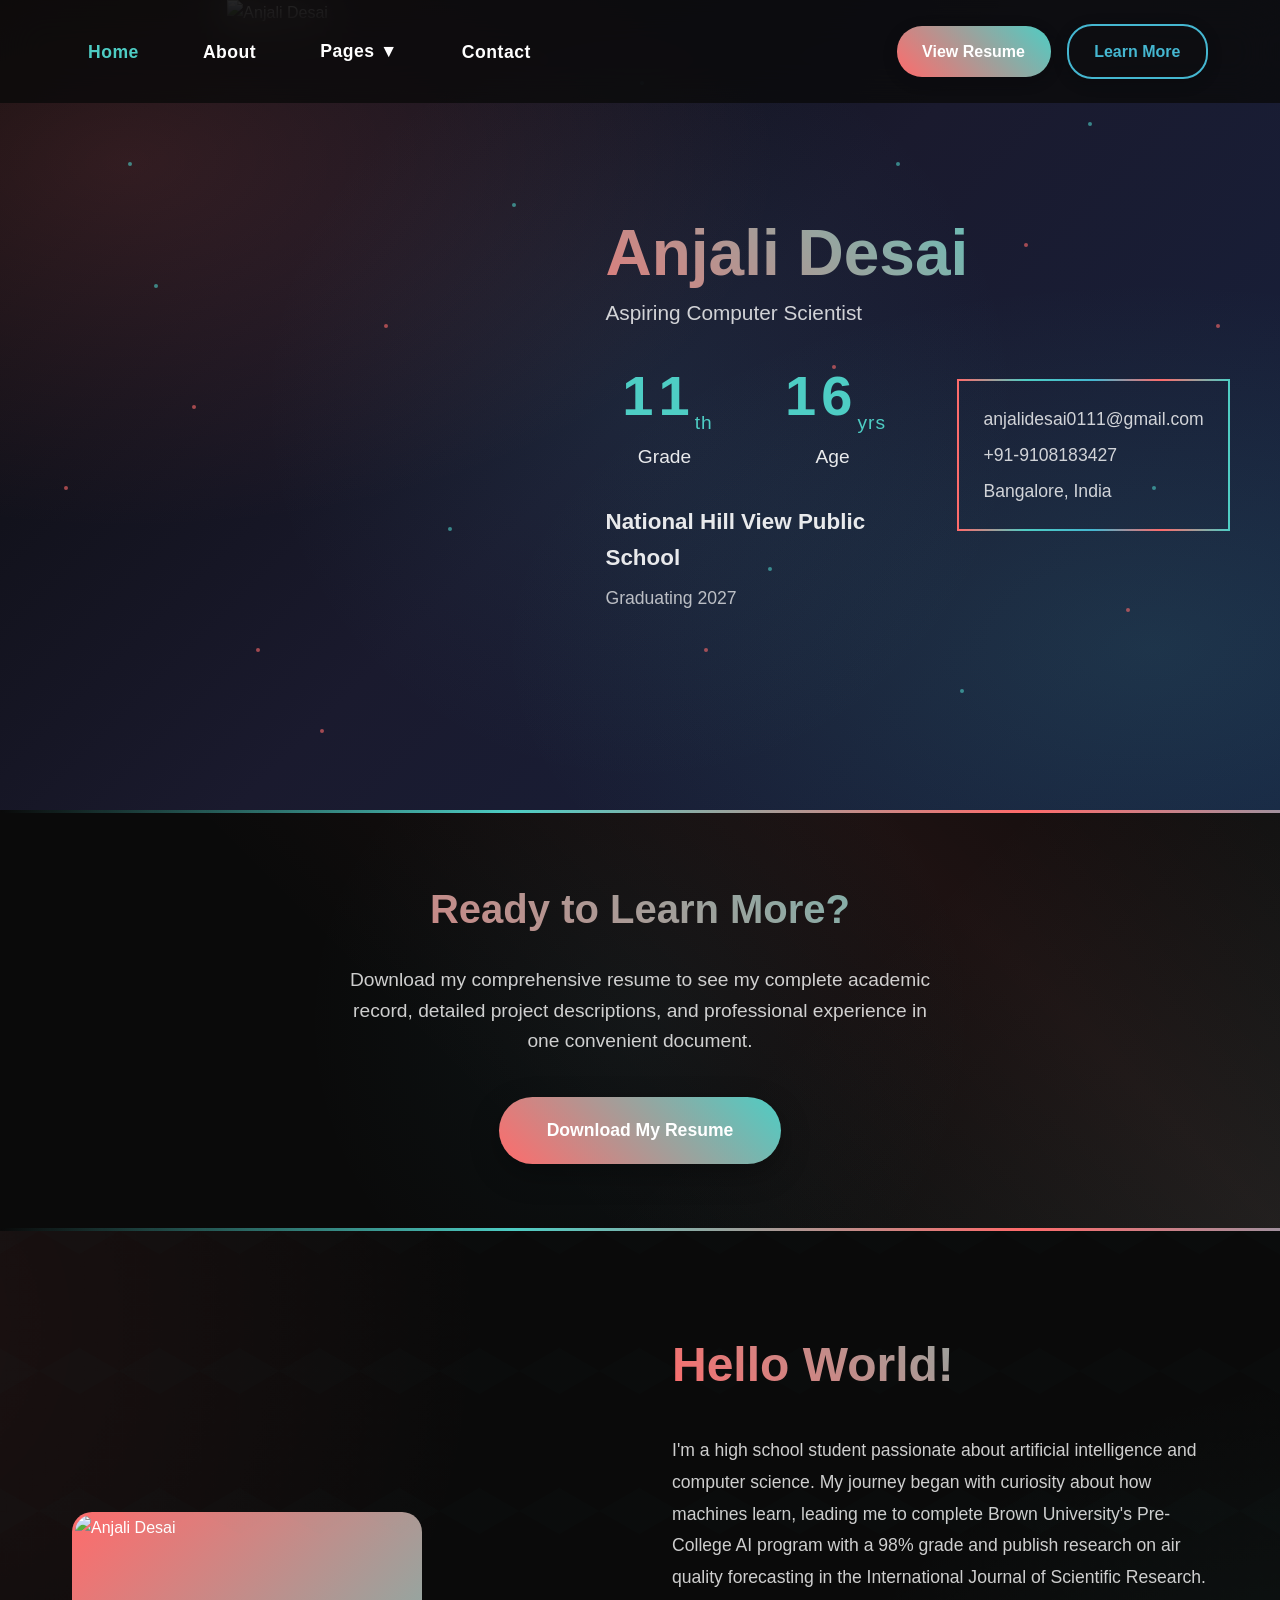
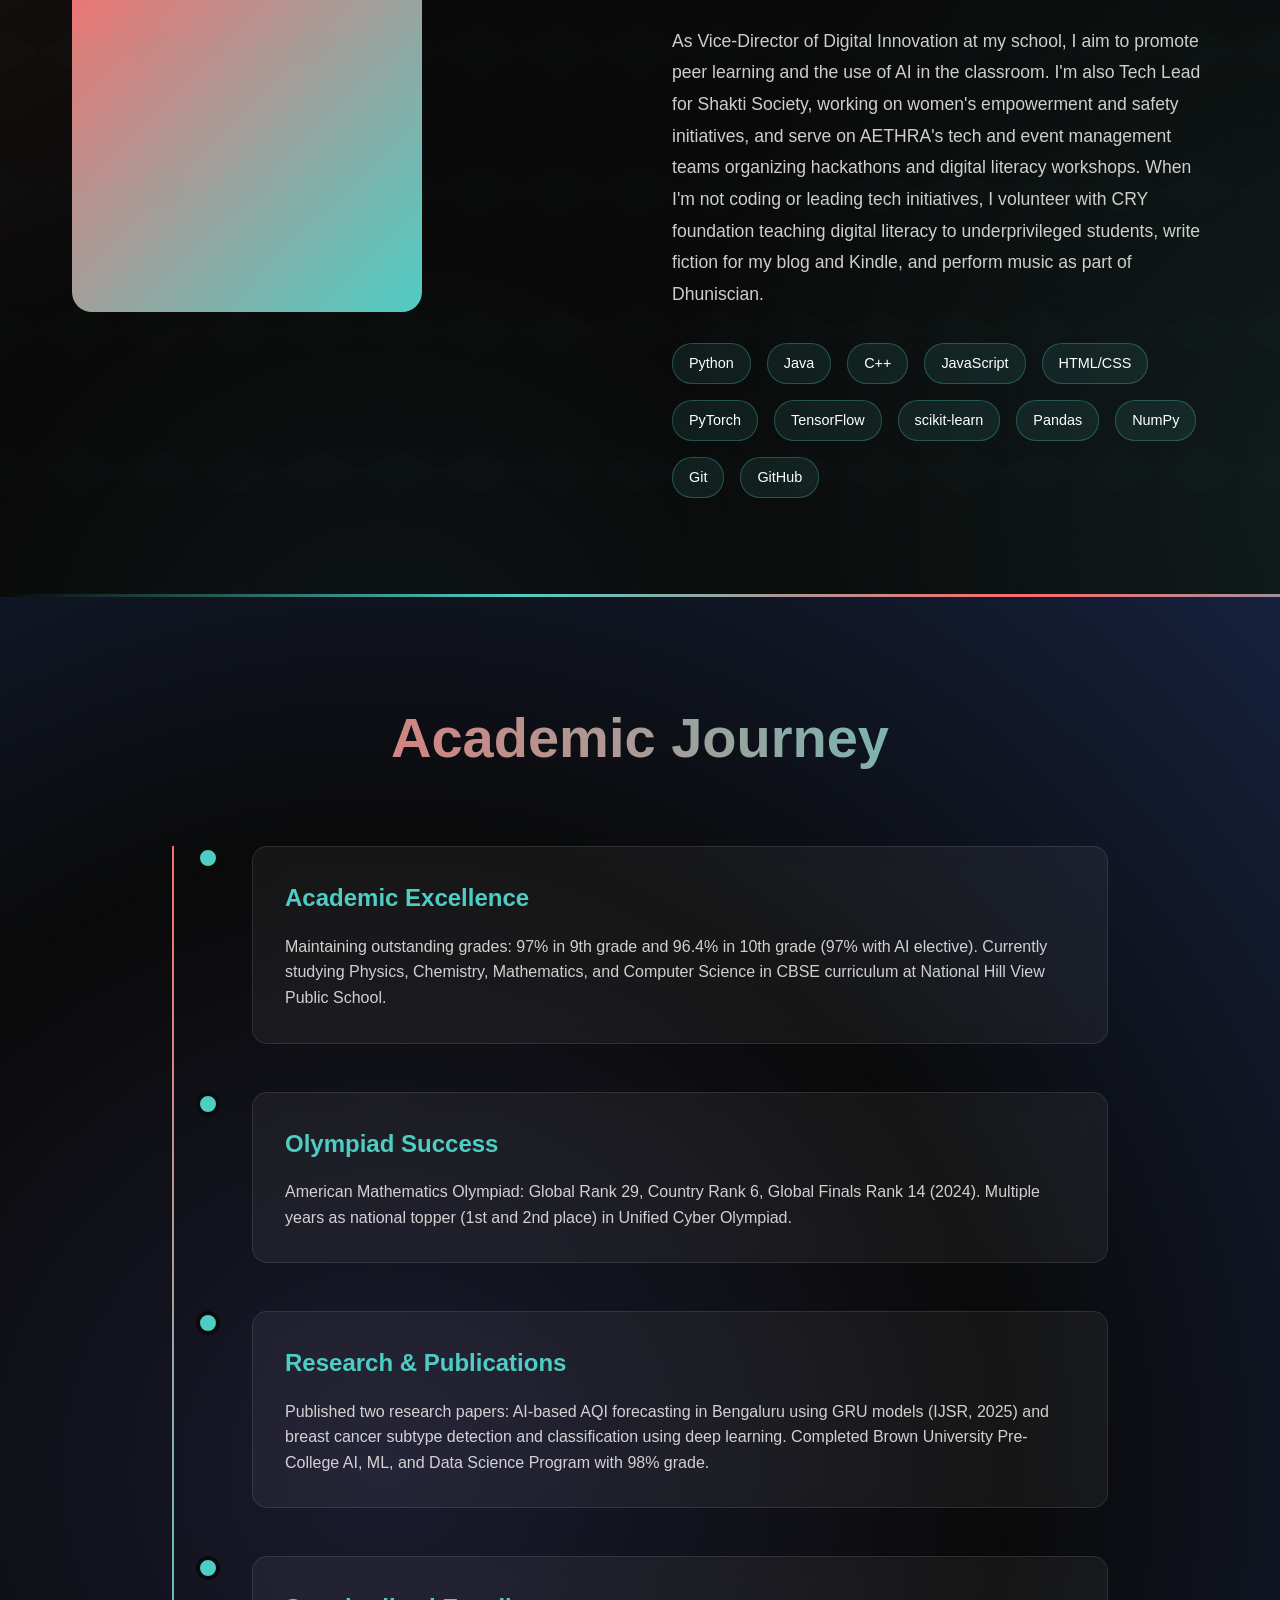
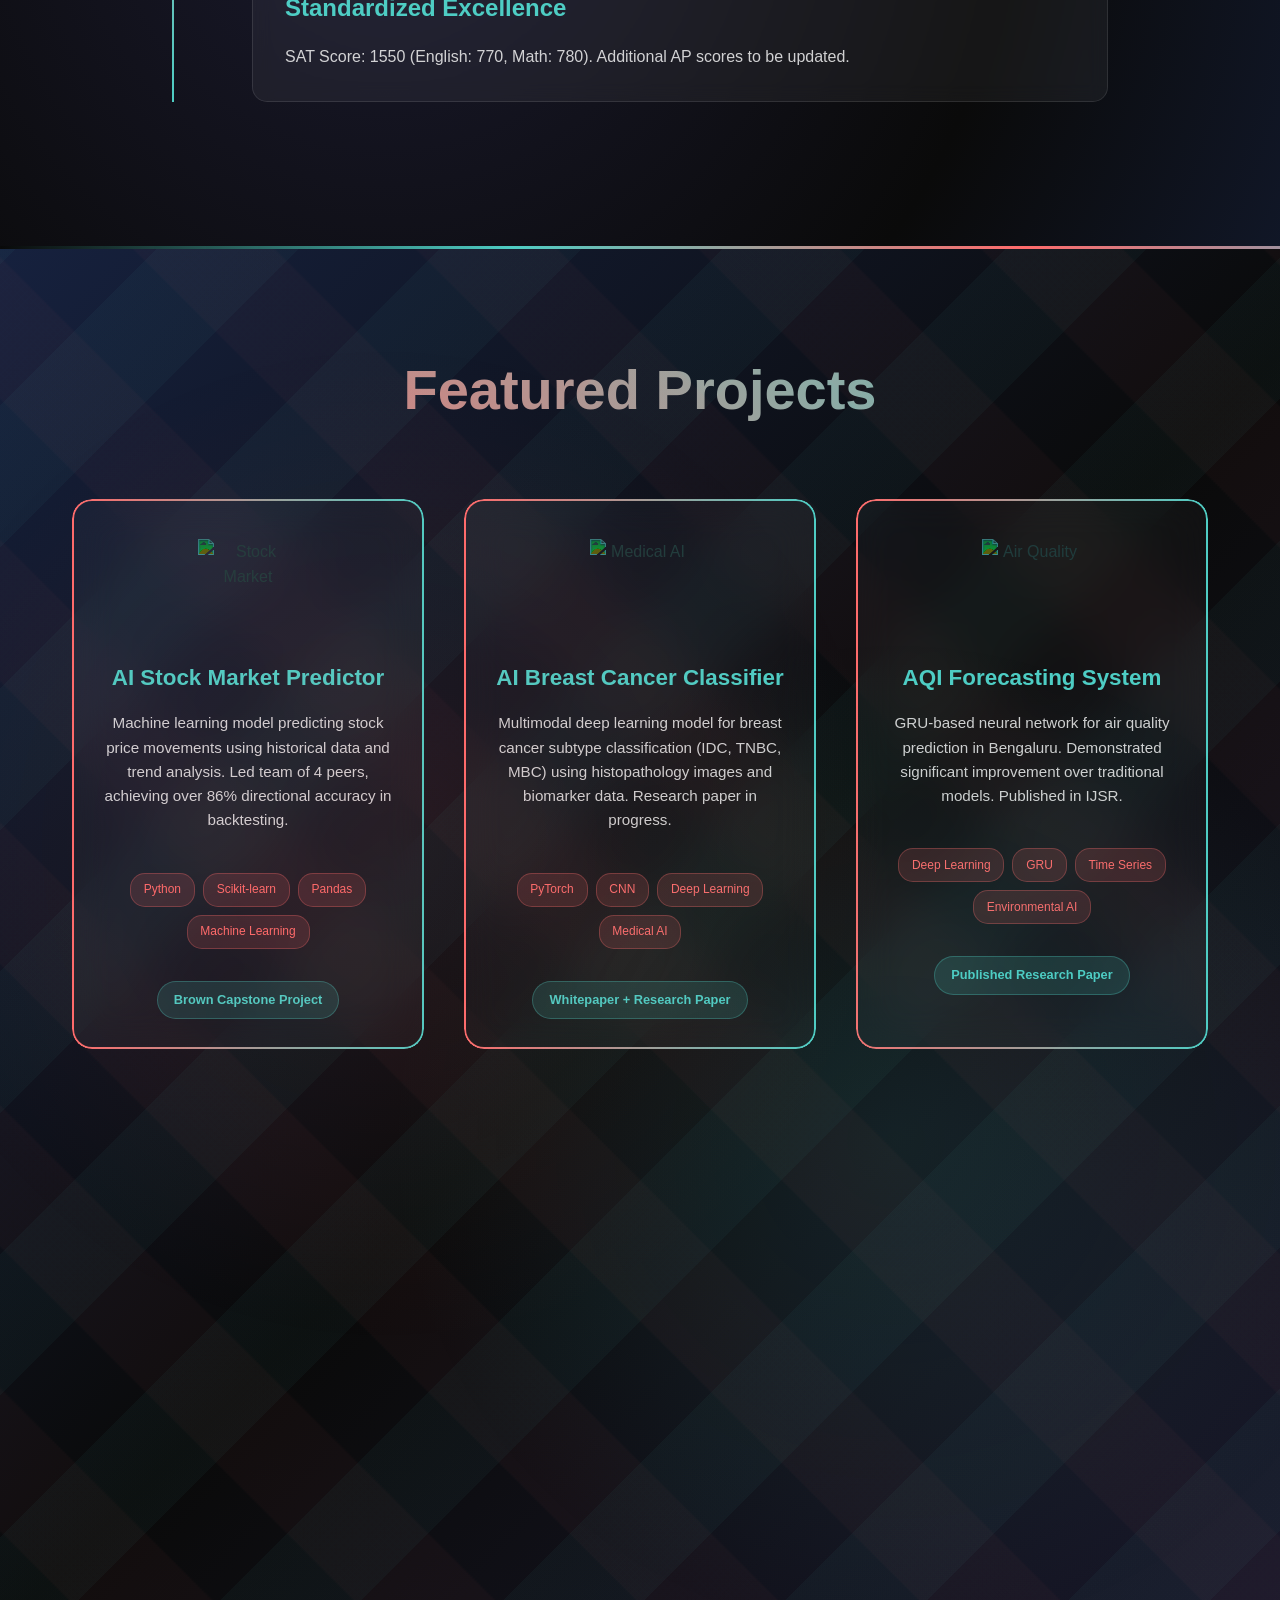
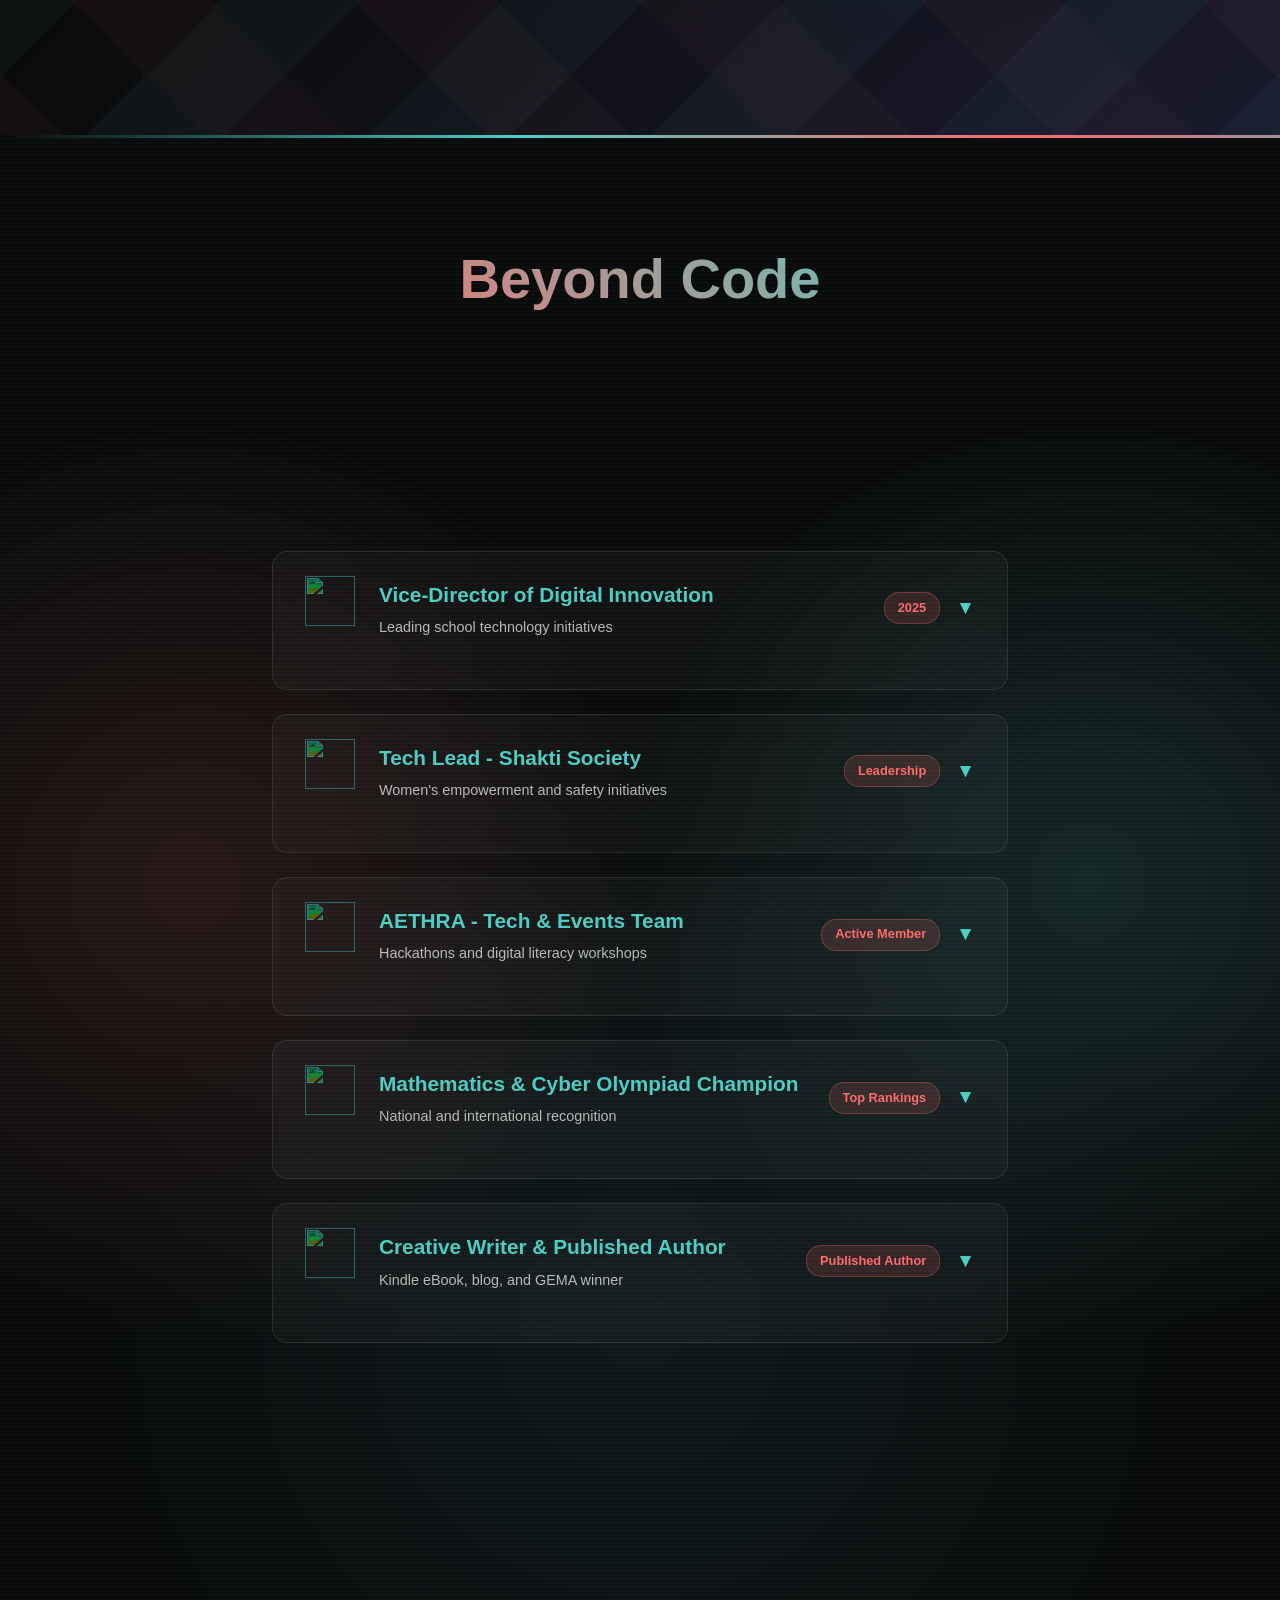
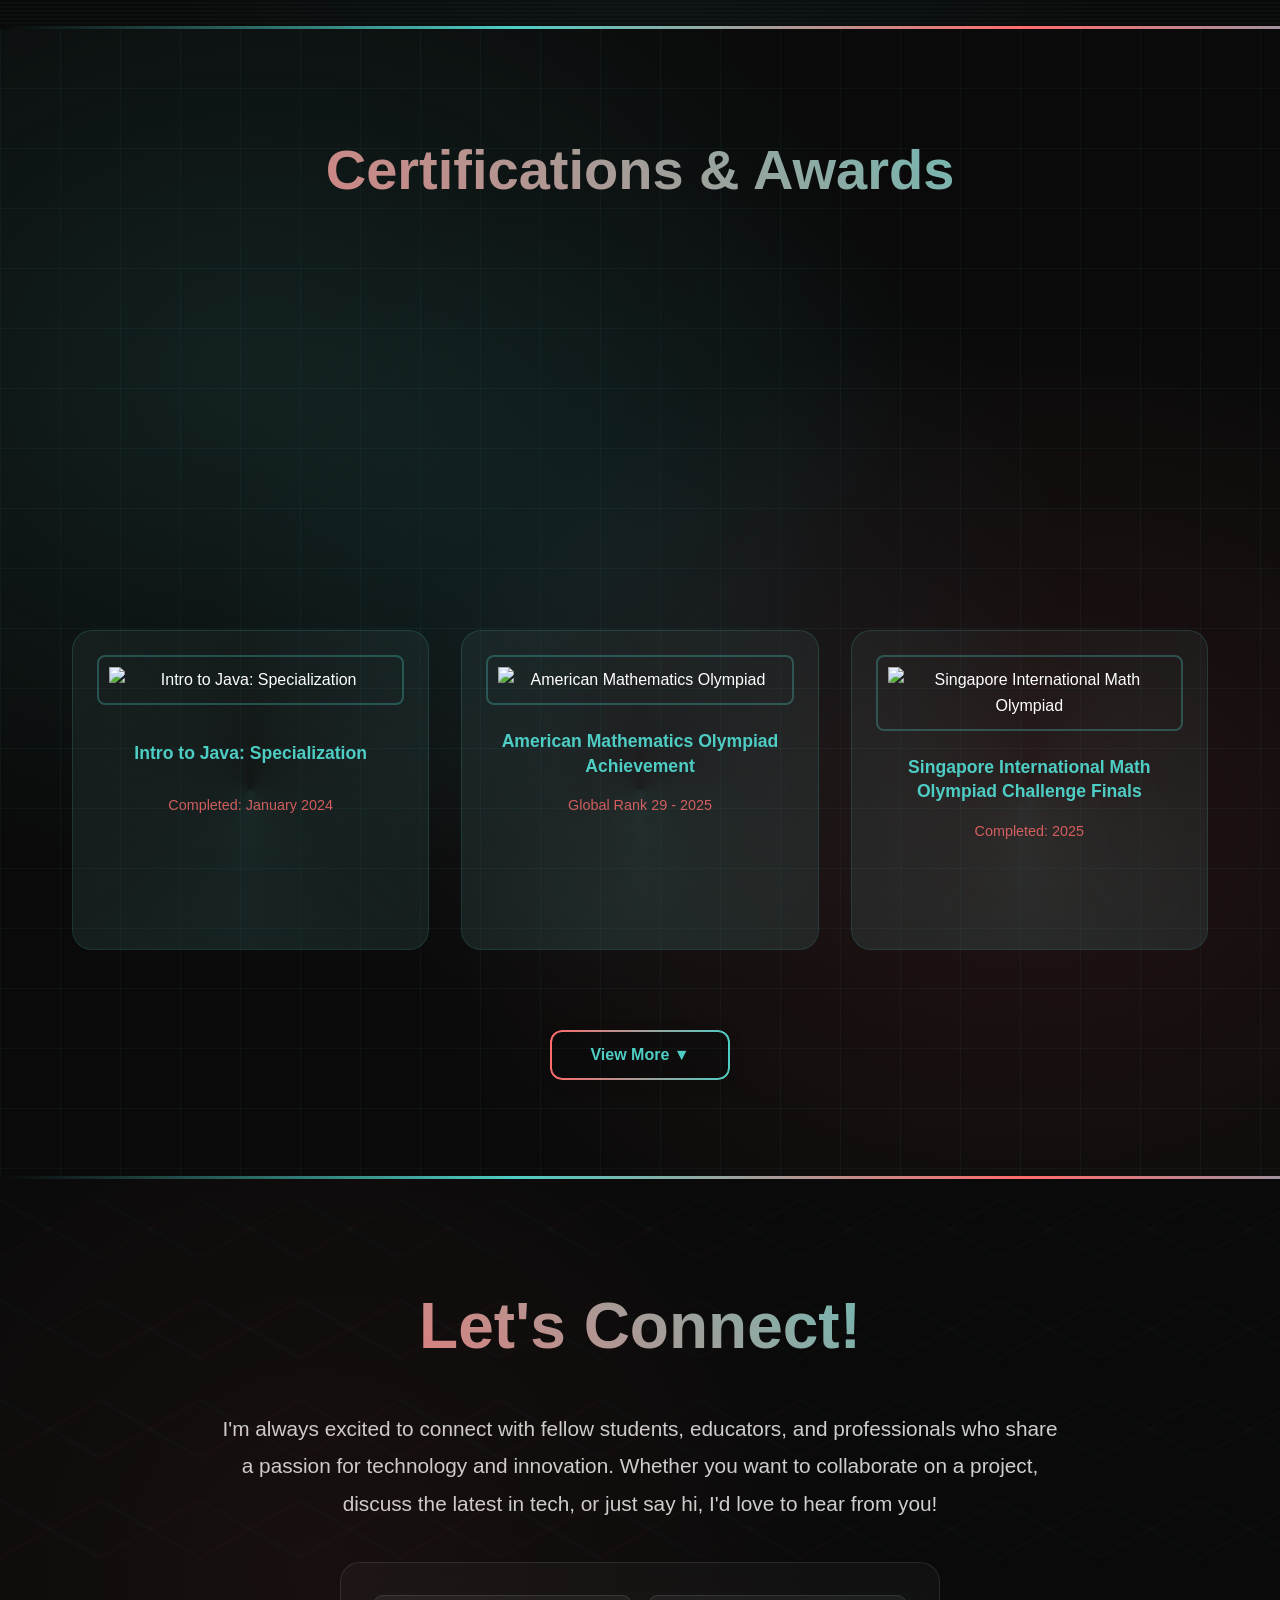
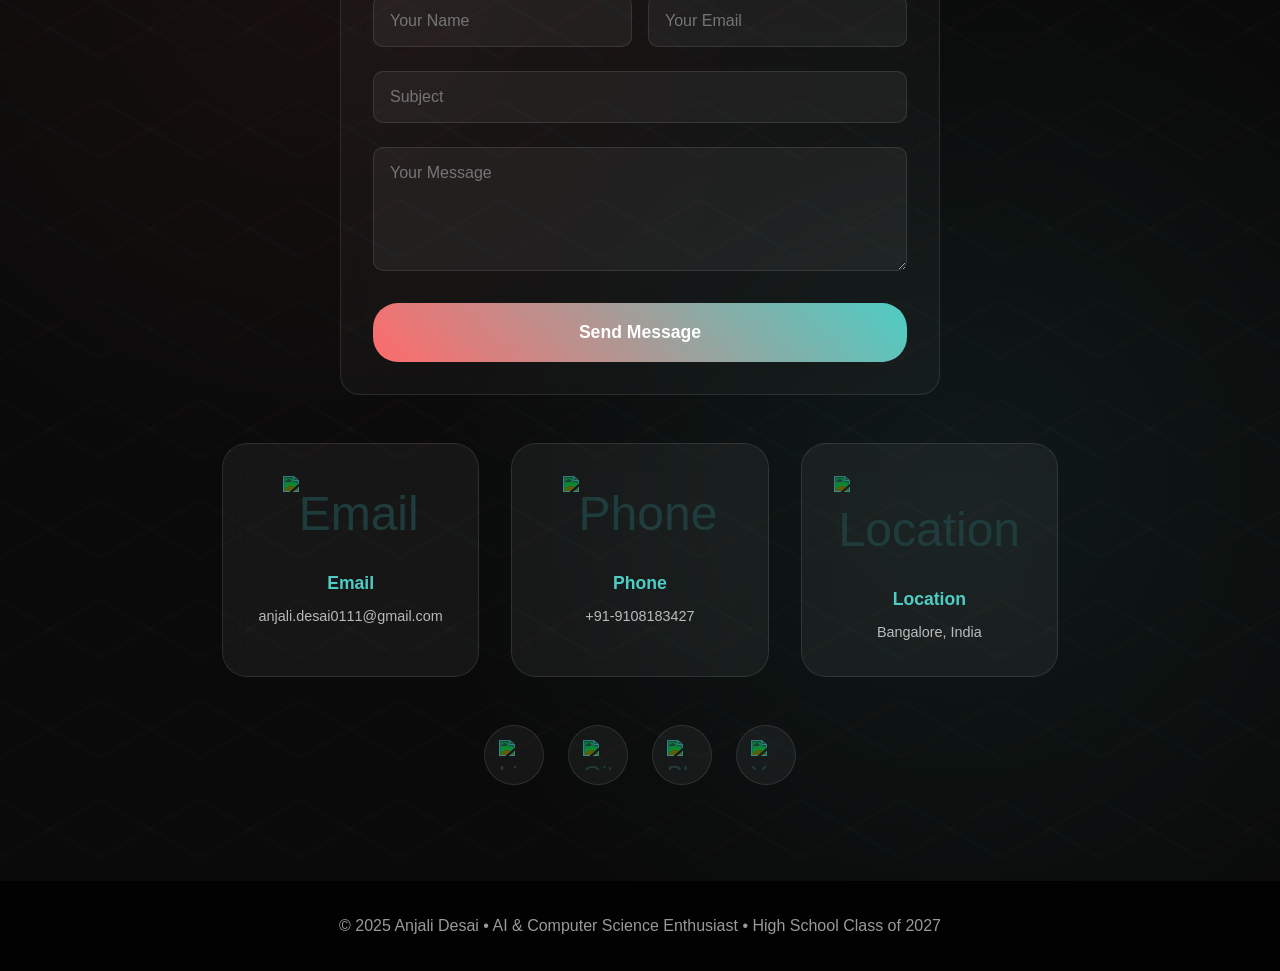
==== portfolio.html @ 80a8f652 "Add HTML, JS, CSS files" ====
<!DOCTYPE html>
<html lang="en">
<head>
    <meta charset="UTF-8">
    <meta name="viewport" content="width=device-width, initial-scale=1.0">
    <title>Your Name - Portfolio</title>
</head>
<link rel="stylesheet" href="style.css">
<body>
    <div class="page-transition" id="pageTransition">
        <div class="loader"></div>
    </div>
    <header>
        <nav>
            <button class="hamburger" id="hamburger">
                <span></span>
                <span></span>
                <span></span>
            </button>
            <div class="nav-left">
                <ul class="nav-links">
                    <li><a href="#home">Home</a></li>
                    <li><a href="#about">About</a></li>
                    <li class="dropdown">
                        <button class="dropdown-btn">Pages ▼</button>
                        <div class="dropdown-content">
                            <a href="#academics">Academics</a>
                            <a href="#projects">Projects</a>
                            <a href="#activities">Activities</a>
                            <a href="#certifications">Certifications</a>
                        </div>
                    </li>
                    <li><a href="#contact">Contact</a></li>
                </ul>
            </div>
            <div class="nav-right">
                <a href="Anjali_Desai_Resume.pdf" target="_blank" class="nav-btn resume-nav-btn">View Resume</a>                
                <a href="#about" class="nav-btn learn-more-btn">Learn More</a>
            </div>
        </nav>        
    </header>
    
    <section id="home" class="hero">
        <div class="hero-content">
            <div class="hero-image-container">
                <img src="images/hero-photo.png" alt="Anjali Desai" class="hero-image">
            </div>
            <div class="hero-info">
                <div class="hero-name-section">
                    <h1 class="hero-name" id="hero-name"></h1>
                    <p class="hero-subtitle">Aspiring Computer Scientist</p>
                </div>
                <div class="hero-content-row">
                    <div class="hero-left-content">
                        <div class="hero-stats">
                            <div class="hero-stat-item animate-float-1">
                                <div class="hero-stat-number">
                                    <div class="counter-tens" id="grade-tens">
                                        <div class="counter-roll" id="grade-tens-roll">
                                            <div class="counter-digit">0</div>
                                            <div class="counter-digit">1</div>
                                            <div class="counter-digit">2</div>
                                        </div>
                                    </div>
                                    <div class="counter-ones" id="grade-ones">
                                        <div class="counter-roll" id="grade-ones-roll">
                                            <div class="counter-digit">0</div>
                                            <div class="counter-digit">1</div>
                                            <div class="counter-digit">2</div>
                                            <div class="counter-digit">3</div>
                                            <div class="counter-digit">4</div>
                                            <div class="counter-digit">5</div>
                                            <div class="counter-digit">6</div>
                                            <div class="counter-digit">7</div>
                                            <div class="counter-digit">8</div>
                                            <div class="counter-digit">9</div>
                                        </div>
                                    </div>
                                    <span class="counter-suffix">th</span>
                                </div>
                                <span class="hero-stat-label">Grade</span>
                            </div>
                            <div class="hero-stat-item animate-float-2">
                                <div class="hero-stat-number">
                                    <div class="counter-tens" id="age-tens">
                                        <div class="counter-roll" id="age-tens-roll">
                                            <div class="counter-digit">0</div>
                                            <div class="counter-digit">1</div>
                                            <div class="counter-digit">2</div>
                                        </div>
                                    </div>
                                    <div class="counter-ones" id="age-ones">
                                        <div class="counter-roll" id="age-ones-roll">
                                            <div class="counter-digit">0</div>
                                            <div class="counter-digit">1</div>
                                            <div class="counter-digit">2</div>
                                            <div class="counter-digit">3</div>
                                            <div class="counter-digit">4</div>
                                            <div class="counter-digit">5</div>
                                            <div class="counter-digit">6</div>
                                            <div class="counter-digit">7</div>
                                            <div class="counter-digit">8</div>
                                            <div class="counter-digit">9</div>
                                        </div>
                                    </div>
                                    <span class="counter-suffix">yrs</span>
                                </div>
                                <span class="hero-stat-label">Age</span>
                            </div>
                        </div>
                        <div class="hero-school-info">
                            <div class="hero-school-name">National Hill View Public School</div>
                            <div class="hero-school-details">Graduating 2027</div>
                        </div>
                    </div>
                    <div class="hero-right-content">
                        <div class="hero-contact">
                            <div class="hero-contact-box">
                                <div class="hero-contact-info">
                                    <div>anjalidesai0111@gmail.com</div>
                                    <div>+91-9108183427</div>
                                    <div>Bangalore, India</div>
                                </div>
                            </div>
                        </div>
                    </div>
                </div>
            </div>            
        </div>
        <div class="particle" style="left: 10%; top: 20%; animation: float 3s ease-in-out infinite;"></div>
        <div class="particle" style="left: 80%; top: 30%; animation: float 4s ease-in-out infinite 0.5s;"></div>
        <div class="particle" style="left: 60%; top: 70%; animation: float 3.5s ease-in-out infinite 1s;"></div>
        <div class="particle" style="left: 20%; top: 80%; animation: float 4.5s ease-in-out infinite 1.5s;"></div>
        <div class="particle" style="left: 90%; top: 60%; animation: float 3.2s ease-in-out infinite 2s;"></div>
        <div class="particle" style="left: 30%; top: 40%; animation: float 4.2s ease-in-out infinite 0.8s;"></div>
        <div class="particle" style="left: 70%; top: 20%; animation: float 3.8s ease-in-out infinite 1.2s;"></div>
        <div class="particle" style="left: 15%; top: 50%; animation: float 4.8s ease-in-out infinite 0.3s;"></div>
        <div class="particle" style="left: 85%; top: 15%; animation: float 3.3s ease-in-out infinite 0.7s;"></div>
        <div class="particle" style="left: 5%; top: 60%; animation: float 4.1s ease-in-out infinite 1.3s;"></div>
        <div class="particle" style="left: 50%; top: 10%; animation: float 3.7s ease-in-out infinite 0.9s;"></div>
        <div class="particle" style="left: 25%; top: 90%; animation: float 4.6s ease-in-out infinite 1.7s;"></div>
        <div class="particle" style="left: 75%; top: 85%; animation: float 3.4s ease-in-out infinite 0.4s;"></div>
        <div class="particle" style="left: 95%; top: 40%; animation: float 4.3s ease-in-out infinite 1.1s;"></div>
        <div class="particle" style="left: 40%; top: 25%; animation: float 3.9s ease-in-out infinite 0.6s;"></div>
        <div class="particle" style="left: 65%; top: 45%; animation: float 4.4s ease-in-out infinite 1.4s;"></div>
        <div class="particle" style="left: 12%; top: 35%; animation: float 3.6s ease-in-out infinite 0.2s;"></div>
        <div class="particle" style="left: 88%; top: 75%; animation: float 4.7s ease-in-out infinite 1.6s;"></div>
        <div class="particle" style="left: 35%; top: 65%; animation: float 3.1s ease-in-out infinite 0.1s;"></div>
        <div class="particle" style="left: 55%; top: 80%; animation: float 4.9s ease-in-out infinite 1.9s;"></div>
    </section>

    <!-- CV Banner Section -->
    <div class="section-divider"></div>
    <section class="cv-banner-section">
        <div class="cv-banner-container">
            <h2 class="cv-banner-title">Ready to Learn More?</h2>
            <p class="cv-banner-text">
                Download my comprehensive resume to see my complete academic record, detailed project descriptions, 
                and professional experience in one convenient document.
            </p>
            <a href="Anjali_Desai_Resume.pdf" download class="cv-download-btn">
                Download My Resume
            </a>
        </div>
    </section>
    <div class="section-divider"></div>

    <section id="about" class="about">
        <div class="about-container">
            <div class="about-left">
                <div class="about-image-wrapper">
                    <img src="images/about-photo.jpeg" alt="Anjali Desai" class="about-image">
                </div>
            </div>
            <div class="about-right">
                <h2 class="about-title">Hello World!</h2>
                <p class="about-text">
                    I'm a high school student passionate about artificial intelligence and computer science. My journey began with curiosity about how machines learn, leading me to complete Brown University's Pre-College AI program with a 98% grade and publish research on air quality forecasting in the International Journal of Scientific Research.
                </p>
                <p class="about-text">
                    As Vice-Director of Digital Innovation at my school, I aim to promote peer learning and the use of AI in the classroom. I'm also Tech Lead for Shakti Society, working on women's empowerment and safety initiatives, and serve on AETHRA's tech and event management teams organizing hackathons and digital literacy workshops. When I'm not coding or leading tech initiatives, I volunteer with CRY foundation teaching digital literacy to underprivileged students, write fiction for my blog and Kindle, and perform music as part of Dhuniscian.
                </p>

                <div class="tech-stack">
                    <div class="tech-item">Python</div>
                    <div class="tech-item">Java</div>
                    <div class="tech-item">C++</div>
                    <div class="tech-item">JavaScript</div>
                    <div class="tech-item">HTML/CSS</div>
                    <div class="tech-item">PyTorch</div>
                    <div class="tech-item">TensorFlow</div>
                    <div class="tech-item">scikit-learn</div>
                    <div class="tech-item">Pandas</div>
                    <div class="tech-item">NumPy</div>
                    <div class="tech-item">Git</div>
                    <div class="tech-item">GitHub</div>
                </div>
            </div>
        </div>
    </section>

    <div class="section-divider"></div>

    <section id="academics" class="academics">
        <div class="academics-container">
            <h2 class="section-title">Academic Journey</h2>
            <div class="timeline">
                <div class="timeline-item">
                    <div class="timeline-content">
                        <h3 class="timeline-title">Academic Excellence</h3>
                        <p class="timeline-description">
                            Maintaining outstanding grades: 97% in 9th grade and 96.4% in 10th grade (97% with AI elective). Currently studying Physics, Chemistry, Mathematics, and Computer Science in CBSE curriculum at National Hill View Public School.
                        </p>
                    </div>
                </div>
                <div class="timeline-item">
                    <div class="timeline-content">
                        <h3 class="timeline-title">Olympiad Success</h3>
                        <p class="timeline-description">
                            American Mathematics Olympiad: Global Rank 29, Country Rank 6, Global Finals Rank 14 (2024). Multiple years as national topper (1st and 2nd place) in Unified Cyber Olympiad.
                        </p>
                    </div>
                </div>
                <div class="timeline-item">
                    <div class="timeline-content">
                        <h3 class="timeline-title">Research & Publications</h3>
                        <p class="timeline-description">
                            Published two research papers: AI-based AQI forecasting in Bengaluru using GRU models (IJSR, 2025) and breast cancer subtype detection and classification using deep learning. Completed Brown University Pre-College AI, ML, and Data Science Program with 98% grade.
                        </p>
                    </div>
                </div>
                <div class="timeline-item">
                    <div class="timeline-content">
                        <h3 class="timeline-title">Standardized Excellence</h3>
                        <p class="timeline-description">
                            SAT Score: 1550 (English: 770, Math: 780). Additional AP scores to be updated.
                        </p>
                    </div>
                </div>
            </div>
        </div>
    </section>

    <div class="section-divider"></div>

    <section id="projects" class="projects">
        <div class="projects-container">
            <h2 class="section-title">Featured Projects</h2>
            <div class="projects-grid">

                <!-- Stock Market Predictor -->
                <div class="project-card">
                    <div class="project-card-inner">
                        <div class="project-card-front">
                            <div class="project-header">
                                <img src="icons/icon-stock.png" class="project-icon" alt="Stock Market">
                            </div>
                            <div class="project-body">
                                <div class="project-content">
                                    <h3 class="project-title">AI Stock Market Predictor</h3>
                                    <p class="project-description">
                                        Machine learning model predicting stock price movements using historical data and trend analysis. Led team of 4 peers, achieving over 86% directional accuracy in backtesting.
                                    </p>
                                </div>
                                <div class="project-tags-container">
                                    <div class="project-tags">
                                        <span class="project-tag">Python</span>
                                        <span class="project-tag">Scikit-learn</span>
                                        <span class="project-tag">Pandas</span>
                                        <span class="project-tag">Machine Learning</span>
                                    </div>
                                    <span class="project-status">Brown Capstone Project</span>
                                </div>
                            </div>
                        </div>
                        <div class="project-card-back">
                            <h3 class="project-title">View Project</h3>
                            <a href="https://github.com/AnjaliiD/stock-analysis-arima-forecasting" class="project-link-btn" target="_blank">GitHub Repo</a>
                            <p style="color: rgba(255, 255, 255, 0.7); text-align: center; margin-top: 1rem;">Brown University Pre-College Capstone Project</p>
                        </div>
                    </div>
                </div>
    
                <!-- Breast Cancer Classifier -->
                <div class="project-card">
                    <div class="project-card-inner">
                        <div class="project-card-front">
                            <div class="project-header">
                                <img src="icons/icon-cancer.png" class="project-icon" alt="Medical AI">
                            </div>
                            <div class="project-body">
                                <div class="project-content">
                                    <h3 class="project-title">AI Breast Cancer Classifier</h3>
                                    <p class="project-description">
                                        Multimodal deep learning model for breast cancer subtype classification (IDC, TNBC, MBC) using histopathology images and biomarker data. Research paper in progress.
                                    </p>
                                </div>
                                <div class="project-tags-container">
                                    <div class="project-tags">
                                        <span class="project-tag">PyTorch</span>
                                        <span class="project-tag">CNN</span>
                                        <span class="project-tag">Deep Learning</span>
                                        <span class="project-tag">Medical AI</span>
                                    </div>
                                    <span class="project-status">Whitepaper + Research Paper</span>
                                </div>
                            </div>
                        </div>
                        <div class="project-card-back">
                            <h3 class="project-title">Research & Code</h3>
                            <a href="YOUR_RESEARCH_PAPER_LINK_HERE" class="project-link-btn" target="_blank">Research Paper</a>
                            <a href="https://www.oneyoungindia.com/white-papers/ai-augmented-multimodal-risk-prediction-of-breast-cancer-using-polygenic-scores%2C-lifestyle-data%2C-and-temporal-emr-modeling/anjali-desai" class="project-link-btn secondary" target="_blank">Read Whitepaper</a>
                            <a href="https://github.com/AnjaliiD/Breast-Cancer-Classification" class="project-link-btn secondary" target="_blank">GitHub Repo</a>
                            <p style="color: rgba(255, 255, 255, 0.7); text-align: center; margin-top: 1rem;">OneYoungIndia Publication</p>
                        </div>
                    </div>
                </div>

                <!-- AQI Forecasting -->
                <div class="project-card">
                    <div class="project-card-inner">
                        <div class="project-card-front">
                            <div class="project-header">
                                <img src="icons/icon-aqi.png" class="project-icon" alt="Air Quality">
                            </div>
                            <div class="project-body">
                                <div class="project-content">
                                    <h3 class="project-title">AQI Forecasting System</h3>
                                    <p class="project-description">
                                        GRU-based neural network for air quality prediction in Bengaluru. Demonstrated significant improvement over traditional models. Published in IJSR.
                                    </p>
                                </div>
                                <div class="project-tags-container">
                                    <div class="project-tags">
                                        <span class="project-tag">Deep Learning</span>
                                        <span class="project-tag">GRU</span>
                                        <span class="project-tag">Time Series</span>
                                        <span class="project-tag">Environmental AI</span>
                                    </div>
                                    <span class="project-status">Published Research Paper</span>
                                </div>
                            </div>
                        </div>
                        <div class="project-card-back">
                            <h3 class="project-title">Published Research</h3>
                            <a href="https://www.worldwidejournals.com/international-journal-of-scientific-research-(IJSR)/recent_issues_pdf/2025/June/air-quality-i_June_2025_4561939467_6530047.pdf" class="project-link-btn" target="_blank">Research Paper</a>
                            <a href="https://github.com/AnjaliiD/Bangalore-AQI-Prediction-and-Forecasting-AI" class="project-link-btn secondary" target="_blank">GitHub Repo</a>
                            <p style="color: rgba(255, 255, 255, 0.7); text-align: center; margin-top: 1rem;">International Journal of Scientific Research</p>
                        </div>
                    </div>
                </div>
    
                <!-- Shakti Society Website -->
                <div class="project-card">
                    <div class="project-card-inner">
                        <div class="project-card-front">
                            <div class="project-header">
                                <img src="icons/icon-shakti-web.png" class="project-icon" alt="Women Empowerment">
                            </div>
                            <div class="project-body">
                                <div class="project-content">
                                    <h3 class="project-title">Shakti Society Website</h3>
                                    <p class="project-description">
                                        Full-stack website for student-led women's empowerment initiative. Features event management, resource library, and social media integration for community outreach.
                                    </p>
                                </div>
                                <div class="project-tags-container">
                                    <div class="project-tags">
                                        <span class="project-tag">HTML/CSS</span>
                                        <span class="project-tag">JavaScript</span>
                                        <span class="project-tag">Web Development</span>
                                        <span class="project-tag">Social Impact</span>
                                    </div>
                                    <span class="project-status">Live Site</span>
                                </div>
                            </div>
                        </div>
                        <div class="project-card-back">
                            <h3 class="project-title">View Project</h3>
                            <a href="https://shakti-society.netlify.app/" class="project-link-btn" target="_blank">Visit Website</a>
                            <p style="color: rgba(255, 255, 255, 0.7); text-align: center; margin-top: 1rem;">Tech Lead role - maintaining and expanding features</p>
                        </div>
                    </div>
                </div>
            </div>
        </div>
    </section>

    <div class="section-divider"></div>

    <section id="activities" class="activities">
        <div class="activities-container">
            <h2 class="section-title">Beyond Code</h2>
            <div class="activities-list">

                <div class="activity-list-item">
                    <div class="activity-summary">
                        <div class="activity-summary-left">
                            <div class="activity-summary-emoji">
                                <img src="icons/icon-cry.png">
                            </div>                            
                            <div class="activity-summary-content">
                                <h3>CRY Foundation Volunteer</h3>
                                <p>Teaching digital literacy and cybersecurity</p>
                            </div>
                        </div>
                        <div class="activity-summary-right">
                            <span class="activity-achievement-badge">60+ hrs/semester</span>
                            <span class="activity-expand-icon">▼</span>
                        </div>
                    </div>
                    <div class="activity-details">
                        Over three years volunteering with Child Rights and You (CRY), delivering interactive educational sessions to underprivileged students on cybersecurity awareness, digital literacy, and digital marketing principles. Recognized with multiple certificates for sustained contribution and impact. Led teams during Walk to EmpowHER walkathon and World Music Day events.
                    </div>
                </div>
                
                <div class="activity-list-item">
                    <div class="activity-summary">
                        <div class="activity-summary-left">
                            <div class="activity-summary-emoji">
                                <img src="icons/icon-innovation.png">
                            </div>                            
                            <div class="activity-summary-content">
                                <h3>Vice-Director of Digital Innovation</h3>
                                <p>Leading school technology initiatives</p>
                            </div>
                        </div>
                        <div class="activity-summary-right">
                            <span class="activity-achievement-badge">2025</span>
                            <span class="activity-expand-icon">▼</span>
                        </div>
                    </div>
                    <div class="activity-details">
                        Elected student leader spearheading launch of AI-focused club encouraging peer-led learning through workshops and competitions. Supporting digital transformation within school and mentoring juniors in Python, HTML, and AI basics.
                    </div>
                </div>

                <div class="activity-list-item">
                    <div class="activity-summary">
                        <div class="activity-summary-left">
                            <div class="activity-summary-emoji">
                                <img src="icons/icon-shakti.png">
                            </div>                            
                            <div class="activity-summary-content">
                                <h3>Tech Lead - Shakti Society</h3>
                                <p>Women's empowerment and safety initiatives</p>
                            </div>
                        </div>
                        <div class="activity-summary-right">
                            <span class="activity-achievement-badge">Leadership</span>
                            <span class="activity-expand-icon">▼</span>
                        </div>
                    </div>
                    <div class="activity-details">
                        Leading the tech team for Shakti Society, a growing student-led community working towards women's empowerment, safety, and awareness. Created and maintain the organization's website, organize events to raise awareness about critical issues, and reach out to the community through strategic social media campaigns.
                    </div>
                </div>
                
                <div class="activity-list-item">
                    <div class="activity-summary">
                        <div class="activity-summary-left">
                            <div class="activity-summary-emoji">
                                <img src="icons/icon-aethra.png">
                            </div>                            
                            <div class="activity-summary-content">
                                <h3>AETHRA - Tech & Events Team</h3>
                                <p>Hackathons and digital literacy workshops</p>
                            </div>
                        </div>
                        <div class="activity-summary-right">
                            <span class="activity-achievement-badge">Active Member</span>
                            <span class="activity-expand-icon">▼</span>
                        </div>
                    </div>
                    <div class="activity-details">
                        Member of AETHRA's tech team and event coordination team, where creativity meets action and challenges turn into opportunities. Help organize and coordinate large-scale hackathons and ideathons with 100+ participants, manage digital literacy workshops that empower communities, and contribute to building innovative solutions for real-world problems.
                    </div>
                </div>
                
                <div class="activity-list-item">
                    <div class="activity-summary">
                        <div class="activity-summary-left">
                            <div class="activity-summary-emoji">
                                <img src="icons/icon-trophy.png">
                            </div>                            
                            <div class="activity-summary-content">
                                <h3>Mathematics & Cyber Olympiad Champion</h3>
                                <p>National and international recognition</p>
                            </div>
                        </div>
                        <div class="activity-summary-right">
                            <span class="activity-achievement-badge">Top Rankings</span>
                            <span class="activity-expand-icon">▼</span>
                        </div>
                    </div>
                    <div class="activity-details">
                        American Mathematics Olympiad 2024: Global Rank 29, Country Rank 6, Finals Rank 14. Singapore International Math Olympiad Challenge Finals qualifier. Unified Cyber Olympiad: 1st and 2nd place nationally in multiple years. Demonstrates consistent excellence in analytical problem-solving.
                    </div>
                </div>
                
                <div class="activity-list-item">
                    <div class="activity-summary">
                        <div class="activity-summary-left">
                            <div class="activity-summary-emoji">
                                <img src="icons/icon-writing.png">
                            </div>                            
                            <div class="activity-summary-content">
                                <h3>Creative Writer & Published Author</h3>
                                <p>Kindle eBook, blog, and GEMA winner</p>
                            </div>
                        </div>
                        <div class="activity-summary-right">
                            <span class="activity-achievement-badge">Published Author</span>
                            <span class="activity-expand-icon">▼</span>
                        </div>
                    </div>
                    <div class="activity-details">
                        Published author with Kindle eBook featuring original fiction exploring historical fantasy, psychological suspense, and urban supernatural genres. Writing and publishing content twice monthly on writerjourneyy.blogspot.com. Won GEMA's national short story competition with published winning story. Active readership across blog and eBook platforms.
                    </div>
                </div>
                
                <div class="activity-list-item">
                    <div class="activity-summary">
                        <div class="activity-summary-left">
                            <div class="activity-summary-emoji">
                                <img src="icons/icon-music.png">
                            </div>                            
                            <div class="activity-summary-content">
                                <h3>Musician & Performer</h3>
                                <p>Guitar, keyboard, and vocals</p>
                            </div>
                        </div>
                        <div class="activity-summary-right">
                            <span class="activity-achievement-badge">Trinity Certified</span>
                            <span class="activity-expand-icon">▼</span>
                        </div>
                    </div>
                    <div class="activity-details">
                        Trinity College London certified in guitar: Grades 1-3 (Outstanding), Grade 4 ongoing. Three years of experience in guitar and keyboard. Performed in multiple live shows, band performances with Dhuniscian, and cultural programs. YouTube channel showcasing compositions and covers.
                    </div>
                </div>

            </div>
        </div>
    </section>

    <div class="section-divider"></div>

    <section id="certifications" class="certifications">
        <div class="certifications-container">
            <h2 class="section-title">Certifications & Awards</h2>
            <div class="certifications-grid">

                    <div class="certification-card">
                        <a href="cert_pdf/Brown Certificate.pdf" target="_blank">
                            <img src="cert_img/cert-brown.jpg" alt="Brown Pre-College: AI, ML and Data Science" class="cert-image">
                        </a>
                        <a href="cert_pdf/Brown Certificate.pdf" target="_blank">
                            <h3 class="cert-title">Brown Pre-College: AI, ML and Data Science</h3>
                        </a>
                        <p class="cert-date">Completed: July 2024</p>
                    </div>
                
                    <div class="certification-card">
                        <a href="cert_pdf/PCEP certificate.pdf" target="_blank">
                            <img src="cert_img/cert-pcep.jpg" alt="Python Certified Entry-Level Programmer (PCEP)" class="cert-image">
                        </a>
                        <a href="cert_pdf/PCEP certificate.pdf" target="_blank">
                            <h3 class="cert-title">Python Certified Entry-Level Programmer (PCEP)</h3>
                        </a>
                        <p class="cert-date">Completed: September 2025</p>
                    </div>
                
                    <div class="certification-card">
                        <a href="cert_pdf/C++ Specialization.pdf" target="_blank">
                            <img src="cert_img/cert-c++.jpg" alt="Intro to C++: Specialization" class="cert-image">
                        </a>
                        <a href="cert_pdf/C++ Specialization.pdf" target="_blank">
                            <h3 class="cert-title">Intro to C++: Specialization</h3>
                        </a>
                        <p class="cert-date">Completed: October 2024</p>
                    </div>
                
                    <div class="certification-card">
                        <a href="cert_pdf/Java Basics Specialization.pdf" target="_blank">
                            <img src="cert_img/cert-java.jpg" alt="Intro to Java: Specialization" class="cert-image">
                        </a>
                        <a href="cert_pdf/Java Basics Specialization.pdf" target="_blank">
                            <h3 class="cert-title">Intro to Java: Specialization</h3>
                        </a>
                        <p class="cert-date">Completed: January 2024</p>
                    </div>

                    <div class="certification-card">
                        <a href="cert_pdf/AMO.pdf" target="_blank">
                            <img src="cert_img/AMO.jpg" alt="American Mathematics Olympiad" class="cert-image">
                        </a>
                        <a href="cert_pdf/AMO.pdf" target="_blank">
                            <h3 class="cert-title">American Mathematics Olympiad Achievement</h3>
                        </a>
                        <p class="cert-date">Global Rank 29 - 2025</p>
                    </div>
                    
                    <div class="certification-card">
                        <a href="cert_pdf/singapore.pdf"_blank">
                            <img src="cert_img/singapore.jpeg" alt="Singapore International Math Olympiad" class="cert-image">
                        </a>
                        <a href="cert_pdf/singapore.pdf" target="_blank">
                            <h3 class="cert-title">Singapore International Math Olympiad Challenge Finals</h3>
                        </a>
                        <p class="cert-date">Completed: 2025</p>
                    </div>
                
                    <!-- Hidden certificates -->
                    <div class="certification-card hidden">
                        <a href="cert_pdf/Python Basics.pdf" target="_blank">
                            <img src="cert_img/cert-python.jpg" alt="Google Python Crash Course" class="cert-image">
                        </a>
                        <a href="cert_pdf/Python Basics.pdf" target="_blank">
                            <h3 class="cert-title">Google Python Crash Course</h3>
                        </a>
                        <p class="cert-date">Completed: May 2024</p>
                    </div>

                    <div class="certification-card hidden">
                        <a href="cert_pdf/AGSD AI Bootcamp.pdf" target="_blank">
                            <img src="cert_img/cert-agsd.jpg" alt="AGSD AI Bootcamp Completion" class="cert-image">
                        </a>
                        <a href="cert_pdf/AGSD AI Bootcamp.pdf" target="_blank">
                            <h3 class="cert-title">AGSD AI Bootcamp Completion</h3>
                        </a>
                        <p class="cert-date">Completed: November 2024</p>
                    </div>

                    <div class="certification-card hidden">
                        <a href="cert_pdf/CRY123.pdf" target="_blank">
                            <img src="cert_img/CRY3.jpeg" alt="CRY Foundation Volunteer Recognition" class="cert-image">
                        </a>
                        <a href="cert_pdf/CRY123.pdf"_blank">
                            <h3 class="cert-title">CRY Foundation Volunteer Recognition</h3>
                        </a>
                        <p class="cert-date">2023 - Present</p>
                    </div>

                    <div class="certification-card hidden">
                        <a href="cert_pdf/trinity.pdf" target="_blank">
                            <img src="cert_img/trinity.jpeg" alt="Trinity College London Guitar Grade 3" class="cert-image">
                        </a>
                        <a href="cert_pdf/trinity.pdf" target="_blank">
                            <h3 class="cert-title">Trinity College London Guitar Grade 3 (Outstanding)</h3>
                        </a>
                        <p class="cert-date">Completed: 2025</p>
                    </div>

                    <div class="certification-card hidden">
                        <a href="cert_pdf/Verizon Job Sim.pdf" target="_blank">
                            <img src="cert_img/cert-verizon.jpg" alt="Verizon Cloud Platform Job Simulation" class="cert-image">
                        </a>
                        <a href="cert_pdf/Verizon Job Sim.pdf" target="_blank">
                            <h3 class="cert-title">Verizon Cloud Platform Job Simulation</h3>
                        </a>
                        <p class="cert-date">Completed: October 2024</p>
                    </div>
                
                    <div class="certification-card hidden">
                        <a href="cert_pdf/EA Job Sim.pdf" target="_blank">
                            <img src="cert_img/cert-ea.jpg" alt="EA Software Engineering Job Simulation" class="cert-image">
                        </a>
                        <a href="cert_pdf/EA Job Sim.pdf" target="_blank">
                            <h3 class="cert-title">EA Software Engineering Job Simulation</h3>
                        </a>
                        <p class="cert-date">Completed: November 2024</p>
                    </div>
                </div>
                
                <div class="view-more-container">
                    <button class="view-more-btn" id="viewMoreBtn">View More ▼</button>
                </div>

        </div>
    </section>

    <div class="section-divider"></div>

    <section id="contact" class="contact">
        <div class="contact-container">
            <h2 class="contact-title">Let's Connect!</h2>
            <p class="contact-text">
                I'm always excited to connect with fellow students, educators, and professionals who share a passion for technology and innovation. 
                Whether you want to collaborate on a project, discuss the latest in tech, or just say hi, I'd love to hear from you!
            </p>
            
            <form class="contact-form" id="contactForm">
                <div class="form-row">
                    <div class="form-group">
                        <input type="text" id="name" placeholder="Your Name" required>
                    </div>
                    <div class="form-group">
                        <input type="email" id="email" placeholder="Your Email" required>
                    </div>
                </div>
                <div class="form-group">
                    <input type="text" id="subject" placeholder="Subject" required>
                </div>
                <div class="form-group">
                    <textarea id="message" rows="5" placeholder="Your Message" required></textarea>
                </div>
                <button type="submit" class="form-submit-btn">Send Message</button>
            </form>

            <div class="contact-grid">
                <a href="mailto:anjali.desai0111@gmail.com" class="contact-card" target="_blank">
                    <span class="contact-icon">
                        <img src="icons/icon-email.png" alt="Email">
                    </span>
                    <div class="contact-label">Email</div>
                    <div class="contact-info">anjali.desai0111@gmail.com</div>
                </a>
                
                <a href="tel:+919108183427" class="contact-card" target="_blank">
                    <span class="contact-icon">
                        <img src="icons/icon-phone.png" alt="Phone">
                    </span>
                    <div class="contact-label">Phone</div>
                    <div class="contact-info">+91-9108183427</div>
                </a>
                
                <a href="https://www.google.com/maps/search/Bangalore%2C+Karnataka%2C+IN" class="contact-card" target="_blank">
                    <span class="contact-icon">
                        <img src="icons/icon-location.png" alt="Location">
                    </span>
                    <div class="contact-label">Location</div>
                    <div class="contact-info">Bangalore, India</div>
                </a>
            </div>

            <div class="social-links">
                <a href="https://linkedin.com/in/yourprofile" class="social-link" target="_blank">
                    <img src="icons/icon-linkedin.png" alt="LinkedIn">
                </a>
                <a href="https://github.com/AnjaliiD" class="social-link" target="_blank">
                    <img src="icons/icon-github.png" alt="GitHub">
                </a>
                <a href="https://writerjourneyy.blogspot.com" class="social-link" target="_blank">
                    <img src="icons/icon-blogger.png" alt="Blog">
                </a>
                <a href="https://www.youtube.com/@anjalidesai" class="social-link" target="_blank">
                    <img src="icons/icon-youtube.png" alt="YouTube">
                </a>
            </div>
        </div>
    </section>

    <footer>
        <p>&copy; 2025 Anjali Desai • AI & Computer Science Enthusiast • High School Class of 2027</p>    
    </footer>

    <button class="scroll-to-top" id="scrollToTop">↑</button>
</body>
<script src="script.js"></script>
</html>
---- style.css ----
* {
    margin: 0;
    padding: 0;
    box-sizing: border-box;
}

body {
    opacity: 0;
    animation: fadeIn 1s ease forwards;
}

@keyframes fadeIn {
    to {
        opacity: 1;
    }
}

.page-transition {
    position: fixed;
    top: 0;
    left: 0;
    width: 100%;
    height: 100%;
    background: linear-gradient(135deg, #0a0a0a 0%, #1a1a2e 50%, #16213e 100%);
    z-index: 9999;
    display: flex;
    align-items: center;
    justify-content: center;
    opacity: 1;
    transition: opacity 0.5s ease;
    pointer-events: none;
}

.page-transition.hidden {
    opacity: 0;
}

.loader {
    width: 50px;
    height: 50px;
    border: 4px solid rgba(78, 205, 196, 0.3);
    border-top: 4px solid #4ecdc4;
    border-radius: 50%;
    animation: spin 1s linear infinite;
}

@keyframes spin {
    0% { transform: rotate(0deg); }
    100% { transform: rotate(360deg); }
}

.custom-cursor {
    width: 20px;
    height: 20px;
    border: 2px solid #4ecdc4;
    border-radius: 50%;
    position: fixed;
    pointer-events: none;
    z-index: 9999;
    transition: transform 0.1s ease;
}

.cursor-trail {
    width: 8px;
    height: 8px;
    background: rgba(78, 205, 196, 0.6);
    border-radius: 50%;
    position: fixed;
    pointer-events: none;
    z-index: 9998;
}

/* Header */
header {
    position: fixed;
    top: 0;
    width: 100%;
    z-index: 1000;
    padding: 1.5rem 0;
    background: rgba(10, 10, 10, 0.8);
    backdrop-filter: blur(20px);
    transition: all 0.3s ease;
}

nav {
    max-width: 1200px;
    margin: 0 auto;
    padding: 0 2rem;
    display: flex;
    justify-content: space-between;
    align-items: center;
}

.hamburger {
    display: none;
    flex-direction: column;
    gap: 5px;
    background: none;
    border: none;
    cursor: pointer;
    padding: 0.5rem;
    z-index: 1002;
}

.hamburger span {
    width: 25px;
    height: 3px;
    background: #4ecdc4;
    transition: all 0.3s ease;
    border-radius: 3px;
}

.hamburger.active span:nth-child(1) {
    transform: rotate(45deg) translate(8px, 8px);
}

.hamburger.active span:nth-child(2) {
    opacity: 0;
}

.hamburger.active span:nth-child(3) {
    transform: rotate(-45deg) translate(7px, -7px);
}

.nav-left {
    display: flex;
    align-items: center;
    gap: 2rem;
}

.nav-links {
    display: flex;
    list-style: none;
    gap: 2rem;
    align-items: center;
}

.dropdown {
    position: relative;
    display: inline-block;
}

.dropdown-btn:hover {
    color: #4ecdc4;
    background: rgba(78, 205, 196, 0.1);
    transform: translateY(-2px);
}

.dropdown-content {
    display: none;
    position: absolute;
    top: calc(100% + 0.5rem);
    left: 0;
    background: rgba(10, 10, 10, 0.98);
    backdrop-filter: blur(20px);
    border: 1px solid rgba(78, 205, 196, 0.3);
    border-radius: 12px;
    min-width: 180px;
    box-shadow: 0 10px 40px rgba(0, 0, 0, 0.5);
    z-index: 1001;
    padding: 0.5rem 0;
    opacity: 0;
    transform: translateY(-10px);
    pointer-events: none;
    transition: opacity 0.3s ease 0.5s, transform 0.3s ease 0.5s, visibility 0s 0.8s;
    visibility: hidden;
}

.dropdown:hover .dropdown-content,
.dropdown.active .dropdown-content {
    display: block;
    opacity: 1;
    transform: translateY(0);
    pointer-events: auto;
    visibility: visible;
    transition: opacity 0.3s ease, transform 0.3s ease, visibility 0s;
}

.dropdown-content a {
    color: #fff;
    padding: 0.8rem 1rem;
    text-decoration: none;
    display: block;
    font-size: 0.9rem;
    transition: all 0.3s ease;
}

.dropdown-content a:hover {
    background: rgba(78, 205, 196, 0.1);
    color: #4ecdc4;
}

.cv-nav-btn:hover {
    transform: translateY(-2px);
    box-shadow: 0 6px 20px rgba(0, 0, 0, 0.3);
}

.nav-links a {
    color: #fff;
    text-decoration: none;
    font-weight: 600;
    font-size: 1.1rem;
    letter-spacing: 0.5px;
    transition: all 0.3s ease;
    position: relative;
    padding: 0.5rem 1rem;
    border-radius: 8px;
}

.nav-links a[href="#home"] {
    color: #4ecdc4;
}

.nav-links a[href="#home"]:hover {
    color: #ff6b6b;
}

.dropdown-btn {
    color: #fff;
    text-decoration: none;
    font-weight: 600;
    font-size: 1.1rem;
    letter-spacing: 0.5px;
    transition: all 0.3s ease;
    padding: 0.5rem 1rem;
    border-radius: 8px;
    background: none;
    border: none;
    cursor: pointer;
    display: flex;
    align-items: center;
    gap: 0.5rem;
}

.nav-right {
    display: flex;
    gap: 1rem;
    align-items: center;
    margin-left: auto;
}
.nav-btn {
    color: white;
    padding: 0.8rem 1.6rem;
    text-decoration: none;
    border-radius: 25px;
    font-weight: 600;
    font-size: 1rem;
    transition: all 0.3s ease;
    box-shadow: 0 4px 15px rgba(0, 0, 0, 0.2);
}

.resume-nav-btn {
    background: linear-gradient(45deg, #ff6b6b, #4ecdc4);
}

.learn-more-btn {
    background: transparent;
    border: 2px solid #45b7d1;
    color: #45b7d1;
}

.learn-more-btn:hover {
    background: #45b7d1;
    color: white;
}

.nav-btn:hover {
    transform: translateY(-2px);
    box-shadow: 0 6px 20px rgba(0, 0, 0, 0.3);
}


.nav-links a::before {
    content: '';
    position: absolute;
    bottom: -5px;
    left: 50%;
    width: 0;
    height: 2px;
    background: linear-gradient(45deg, #ff6b6b, #4ecdc4);
    transition: all 0.3s ease;
    transform: translateX(-50%);
}

.nav-links a:hover {
    color: #4ecdc4;
    background: rgba(78, 205, 196, 0.1);
    transform: translateY(-2px);
}

.nav-links a:hover::before {
    width: 100%;
}

/* Particle system for hero */
.particle {
    position: absolute;
    width: 4px;
    height: 4px;
    background: #4ecdc4;
    border-radius: 50%;
    pointer-events: none;
    opacity: 0.6;
}

.particle:nth-child(odd) {
    background: #ff6b6b;
}

@keyframes float {
    0%, 100% { transform: translateY(0px) rotate(0deg); opacity: 0.6; }
    50% { transform: translateY(-20px) rotate(180deg); opacity: 1; }
}

/* Hero Section - New design with animations */
.hero {
    height: 90vh;
    display: flex;
    align-items: center;
    justify-content: center;
    position: relative;
    background: linear-gradient(135deg, #0a0a0a 0%, #1a1a2e 50%, #16213e 100%);
    overflow: hidden;
}

.hero::before {
    content: '';
    position: absolute;
    top: 0;
    left: 0;
    right: 0;
    bottom: 0;
    background: 
        radial-gradient(ellipse at 10% 20%, rgba(255, 107, 107, 0.15) 0%, transparent 40%),
        radial-gradient(ellipse at 90% 80%, rgba(78, 205, 196, 0.12) 0%, transparent 40%),
        radial-gradient(circle at 50% 50%, rgba(69, 183, 209, 0.08) 0%, transparent 50%);
    animation: pulseGlow 8s ease-in-out infinite;
}

@keyframes pulseGlow {
    0%, 100% { opacity: 1; }
    50% { opacity: 0.7; }
}


.hero-content {
    display: flex;
    align-items: center;
    gap: 2rem;
    z-index: 10;
    position: relative;
    max-width: 1400px;
    margin: 0 auto;
    padding: 0 2rem;
    height: 100%;
}

.hero-image-container {
    flex: 0 0 40%;
    opacity: 0;
    transform: translateY(50px);
    animation: floatUp 1.5s ease 0.5s forwards;
    height: 90vh;
    display: flex;
    align-items: flex-end;
}

.hero-image {
    width: 100%;
    height: 100%;
    object-fit: contain;
    object-position: bottom;
    border-radius: 0;
    border: none;
    box-shadow: none;
}

.typing-cursor {
    color: #4ecdc4;
    animation: blink 1s infinite;
}

@keyframes blink {
    0%, 50% { opacity: 1; }
    51%, 100% { opacity: 0; }
}

@keyframes gradientFlow {
    0%, 100% { background-position: 0% 50%; }
    50% { background-position: 100% 50%; }
}

.hero-info {
    color: white;
    flex: 1;
    padding-left: 1rem;
    padding-top: 8rem;
    display: flex;
    flex-direction: column;
    justify-content: flex-start;
    height: 70vh;
    gap: 2rem;
}

.hero-content-row {
    display: flex;
    gap: 4rem;
    align-items: flex-start;
}

.hero-left-content {
    flex: 1;
    display: flex;
    flex-direction: column;
    gap: 2rem;
}

.hero-right-content {
    flex: 0 0 300px;
    display: flex;
    align-items: center;
    height: 100%;
    margin-top: -2rem;
}

.hero-name-section {
    margin-bottom: 0;
}

.hero-name {
    font-size: clamp(3rem, 6vw, 4rem);
    font-weight: 900;
    margin-bottom: 0.5rem;
    background: linear-gradient(45deg, #ff6b6b, #4ecdc4, #45b7d1, #ff6b6b);
    background-size: 300% 300%;
    -webkit-background-clip: text;
    -webkit-text-fill-color: transparent;
    background-clip: text;
    animation: gradientFlow 4s ease-in-out infinite;
    line-height: 1.1;
    white-space: nowrap;
}

.hero-subtitle {
    font-size: 1.3rem;
    color: rgba(255, 255, 255, 0.8);
    font-weight: 500;
    margin-bottom: 0;
    opacity: 0;
    transform: translateY(20px);
    animation: floatUp 1.2s ease 1.2s forwards;
}

.hero-stats {
    margin-bottom: 0;
    display: flex;
    gap: 3rem;
}

.hero-stat-item {
    display: flex;
    flex-direction: column;
    align-items: center;
    opacity: 0;
    transform: translateX(50px);
}

.hero-stat-number {
    font-size: 3.5rem;
    font-weight: 800;
    color: #4ecdc4;
    min-width: 120px;
    display: flex;
    align-items: baseline;
    justify-content: center;
    gap: 0;
    letter-spacing: -0.05em;
}

.counter-tens, .counter-ones {
    font-size: 3.5rem;
    font-weight: 800;
    color: #4ecdc4;
    overflow: hidden;
    height: 1.2em;
    position: relative;
    display: inline-block;
    width: 0.65em;
    padding: 0 0.05em;
}

.counter-roll {
    display: flex;
    flex-direction: column;
    position: absolute;
    top: 0;
    left: 0;
    width: 100%;
    transition: transform 2s cubic-bezier(0.25, 0.46, 0.45, 0.94);
    line-height: 1.2;
    transform: translateY(0);
}

.counter-digit {
    height: 1.2em;
    display: flex;
    align-items: center;
    justify-content: center;
    width: 100%;
    flex-shrink: 0;
}

.counter-suffix {
    font-size: 1.2rem;
    color: #4ecdc4;
    font-weight: 500;
    letter-spacing: 0.05em;
    margin-left: 0.2em;
}

.hero-stat-label {
    font-size: 1.2rem;
    color: rgba(255, 255, 255, 0.9);
    font-weight: 500;
    text-align: center;
    margin-top: 0.2rem;
}

.hero-stat-item.animate-float-1 {
    animation: slideInRight 1.2s ease 1.4s forwards;
}

.hero-stat-item.animate-float-2 {
    animation: slideInRight 1.2s ease 1.6s forwards;
}

.hero-school-info {
    opacity: 0;
    transform: translateY(30px);
    animation: floatUp 1.2s ease 1.8s forwards;
    margin-bottom: 0;
}

.hero-school-name {
    font-size: 1.4rem;
    color: rgba(255, 255, 255, 0.9);
    margin-bottom: 0.5rem;
    font-weight: 600;
}

.hero-school-details {
    font-size: 1.1rem;
    color: rgba(255, 255, 255, 0.7);
}

.hero-contact {
    opacity: 0;
    transform: translateY(30px);
    animation: floatUp 1.2s ease 2.2s forwards;
}

.hero-contact-box {
    background: transparent;
    border: 2px solid;
    border-image: linear-gradient(90deg, #ff6b6b, #4ecdc4, #45b7d1, #ff6b6b, #4ecdc4) 1;
    border-radius: 15px;
    padding: 1.5rem;
    position: relative;
    animation: borderGradientMove 3s ease-in-out infinite;
}

@keyframes borderGradientMove {
    0%, 100% { 
        border-image: linear-gradient(90deg, #ff6b6b, #4ecdc4, #45b7d1, #ff6b6b, #4ecdc4) 1;
    }
    50% { 
        border-image: linear-gradient(90deg, #4ecdc4, #45b7d1, #ff6b6b, #4ecdc4, #ff6b6b) 1;
    }
}

.hero-contact-info {
    display: flex;
    flex-direction: column;
    gap: 0.5rem;
    color: rgba(255, 255, 255, 0.8);
    font-size: 1.1rem;
}

@keyframes floatUp {
    to {
        opacity: 1;
        transform: translateY(0);
    }
}

@keyframes slideInRight {
    to {
        opacity: 1;
        transform: translateX(0);
    }
}

/* Section transitions - smooth breaks with moving colors */
.section-divider {
    height: 3px;
    background: linear-gradient(90deg, transparent, #4ecdc4, #ff6b6b, #45b7d1, #4ecdc4, transparent);
    background-size: 200% 100%;
    margin: 0;
    border: none;
    animation: gradientMove 3s ease-in-out infinite;
}

@keyframes gradientMove {
    0%, 100% { background-position: 0% 50%; }
    50% { background-position: 100% 50%; }
}

/* CV Banner - Full width section */
.cv-banner-section {
    padding: 4rem 0;
    background: #0a0a0a;
    position: relative;
    overflow: hidden;
}

.cv-banner-section::before {
    content: '';
    position: absolute;
    top: 0;
    left: 0;
    right: 0;
    bottom: 0;
    background: 
        linear-gradient(45deg, transparent 30%, rgba(255, 107, 107, 0.08) 50%, transparent 70%),
        linear-gradient(-45deg, transparent 30%, rgba(78, 205, 196, 0.08) 50%, transparent 70%);
    background-size: 200% 200%;
    animation: diagonalSweep 8s ease-in-out infinite;
    pointer-events: none;
}

@keyframes diagonalSweep {
    0%, 100% { background-position: 0% 0%; }
    50% { background-position: 100% 100%; }
}

.cv-banner-section::after {
    content: '';
    position: absolute;
    top: 0;
    left: 0;
    right: 0;
    bottom: 0;
    background: 
        radial-gradient(circle at 50% 50%, rgba(69, 183, 209, 0.06) 0%, transparent 50%);
    animation: pulseGlow 6s ease-in-out infinite;
    pointer-events: none;
}

.cv-banner-container {
    max-width: 1200px;
    margin: 0 auto;
    padding: 0 2rem;
    text-align: center;
    position: relative;
    z-index: 2;
}

.cv-banner-title {
    font-size: 2.5rem;
    font-weight: 800;
    margin-bottom: 1.5rem;
    background: linear-gradient(45deg, #ff6b6b, #4ecdc4);
    -webkit-background-clip: text;
    -webkit-text-fill-color: transparent;
    background-clip: text;
}

.cv-banner-text {
    font-size: 1.2rem;
    color: rgba(255, 255, 255, 0.8);
    margin-bottom: 2.5rem;
    max-width: 600px;
    margin-left: auto;
    margin-right: auto;
}

.cv-download-btn {
    display: inline-flex;
    align-items: center;
    gap: 1rem;
    background: linear-gradient(45deg, #ff6b6b, #4ecdc4);
    color: white;
    padding: 1.2rem 3rem;
    text-decoration: none;
    border-radius: 50px;
    font-weight: 700;
    font-size: 1.1rem;
    box-shadow: 0 10px 30px rgba(0, 0, 0, 0.3);
    transition: all 0.3s ease;
    position: relative;
    overflow: hidden;
}

.cv-download-btn::before {
    content: '';
    position: absolute;
    top: 0;
    left: -100%;
    width: 100%;
    height: 100%;
    background: linear-gradient(90deg, transparent, rgba(255, 255, 255, 0.2), transparent);
    transition: left 0.5s ease;
}

.cv-download-btn:hover::before {
    left: 100%;
}

.cv-download-btn:hover {
    transform: translateY(-3px) scale(1.05);
    box-shadow: 0 15px 40px rgba(0, 0, 0, 0.4);
}

/* About Section */
.about {
    min-height: 100vh;
    padding: 6rem 0;
    background: #0a0a0a;
    position: relative;
    overflow: hidden;
}

.about::before {
    content: '';
    position: absolute;
    top: -50%;
    left: -50%;
    width: 200%;
    height: 200%;
    background: 
        radial-gradient(circle at 20% 30%, rgba(255, 107, 107, 0.08) 0%, transparent 25%),
        radial-gradient(circle at 80% 70%, rgba(78, 205, 196, 0.10) 0%, transparent 30%),
        radial-gradient(circle at 40% 80%, rgba(69, 183, 209, 0.06) 0%, transparent 20%);
    animation: floatingGradients 20s ease-in-out infinite;
}

@keyframes floatingGradients {
    0%, 100% { transform: translate(0, 0) rotate(0deg); }
    33% { transform: translate(5%, -5%) rotate(120deg); }
    66% { transform: translate(-5%, 5%) rotate(240deg); }
}

.about::after {
    content: '';
    position: absolute;
    top: 0;
    left: 0;
    right: 0;
    bottom: 0;
    background-image: 
        linear-gradient(30deg, rgba(78, 205, 196, 0.03) 12%, transparent 12.5%, transparent 87%, rgba(78, 205, 196, 0.03) 87.5%, rgba(78, 205, 196, 0.03)),
        linear-gradient(150deg, rgba(78, 205, 196, 0.03) 12%, transparent 12.5%, transparent 87%, rgba(78, 205, 196, 0.03) 87.5%, rgba(78, 205, 196, 0.03));
    background-size: 80px 140px;
    animation: patternMove 30s linear infinite;
    opacity: 0.4;
}

@keyframes patternMove {
    0% { background-position: 0 0, 0 0; }
    100% { background-position: 80px 140px, -80px 70px; }
}

.about-container {
    max-width: 1200px;
    margin: 0 auto;
    padding: 0 2rem;
    display: grid;
    grid-template-columns: 1fr 1fr;
    gap: 4rem;
    align-items: center;
}

.about-left {
    position: relative;
}

.about-image-wrapper {
    width: 350px;
    height: 400px;
    position: relative;
    border-radius: 20px;
    padding: 3px;
    background: linear-gradient(135deg, #ff6b6b 0%, #4ecdc4 25%, #45b7d1 50%, #4ecdc4 75%, #ff6b6b 100%);
    background-size: 400% 400%;
    animation: gradientBorder 6s ease-in-out infinite;
}

.about-image {
    width: 100%;
    height: 100%;
    border-radius: 17px;
    object-fit: cover;
    display: block;
    position: relative;
}

@keyframes gradientBorder {
    0% { background-position: 0% 50%; }
    25% { background-position: 50% 50%; }
    50% { background-position: 100% 50%; }
    75% { background-position: 50% 50%; }
    100% { background-position: 0% 50%; }
}

.about-right {
    position: relative;
}

.about-title {
    font-size: 3rem;
    font-weight: 800;
    margin-bottom: 2rem;
    background: linear-gradient(45deg, #ff6b6b, #4ecdc4);
    -webkit-background-clip: text;
    -webkit-text-fill-color: transparent;
    background-clip: text;
}

.about-text {
    font-size: 1.1rem;
    color: rgba(255, 255, 255, 0.8);
    line-height: 1.8;
    margin-bottom: 2rem;
}

.tech-stack {
    display: flex;
    flex-wrap: wrap;
    gap: 1rem;
    margin-top: 2rem;
}

.tech-item {
    padding: 0.5rem 1rem;
    background: rgba(78, 205, 196, 0.1);
    border: 1px solid rgba(78, 205, 196, 0.3);
    border-radius: 20px;
    font-size: 0.9rem;
    transition: all 0.3s ease;
    cursor: pointer;
}

.tech-item:hover {
    background: rgba(78, 205, 196, 0.2);
    transform: translateY(-2px);
    box-shadow: 0 5px 15px rgba(78, 205, 196, 0.2);
}

/* Academics Section - Timeline design */
.academics {
    min-height: 100vh;
    padding: 6rem 0;
    background: radial-gradient(circle at 30% 70%, #1a1a2e 0%, #0a0a0a 50%, #16213e 100%);
    position: relative;
}

.academics-container {
    max-width: 1000px;
    margin: 0 auto;
    padding: 0 2rem;
}

.section-title {
    font-size: 3.5rem;
    font-weight: 800;
    text-align: center;
    margin-bottom: 4rem;
    background: linear-gradient(45deg, #ff6b6b, #4ecdc4);
    -webkit-background-clip: text;
    -webkit-text-fill-color: transparent;
    background-clip: text;
}

.timeline {
    position: relative;
    padding-left: 2rem;
}

.timeline::before {
    content: '';
    position: absolute;
    left: 0;
    top: 0;
    bottom: 0;
    width: 2px;
    background: linear-gradient(to bottom, #ff6b6b, #4ecdc4);
    transform-origin: top;
    transform: scaleY(0);
    transition: transform 1.5s ease;
}

.timeline.animated::before {
    transform: scaleY(1);
}

.timeline-item {
    position: relative;
    margin-bottom: 3rem;
    padding-left: 3rem;
}

.timeline-item::before {
    content: '';
    position: absolute;
    left: -8px;
    top: 0;
    width: 16px;
    height: 16px;
    background: #4ecdc4;
    border-radius: 50%;
    border: 4px solid #0a0a0a;
}

.timeline-content {
    background: rgba(255, 255, 255, 0.05);
    backdrop-filter: blur(10px);
    border: 1px solid rgba(255, 255, 255, 0.1);
    border-radius: 15px;
    padding: 2rem;
    transition: all 0.3s ease;
}

.timeline-content:hover {
    transform: translateX(10px);
    background: rgba(255, 255, 255, 0.1);
}

.timeline-title {
    font-size: 1.5rem;
    color: #4ecdc4;
    margin-bottom: 1rem;
}

.timeline-description {
    color: rgba(255, 255, 255, 0.8);
    line-height: 1.6;
}

/* Projects Section - Clean card layout */
.projects {
    min-height: 100vh;
    padding: 6rem 0;
    background: linear-gradient(135deg, #16213e 0%, #0a0a0a 50%, #1a1a2e 100%);
    position: relative;
    overflow: hidden;
}

.projects::before {
    content: '';
    position: absolute;
    top: -100%;
    left: -100%;
    width: 300%;
    height: 300%;
    background: 
        repeating-linear-gradient(45deg, transparent, transparent 100px, rgba(255, 107, 107, 0.03) 100px, rgba(255, 107, 107, 0.03) 200px),
        repeating-linear-gradient(-45deg, transparent, transparent 100px, rgba(78, 205, 196, 0.04) 100px, rgba(78, 205, 196, 0.04) 200px);
    animation: diagonalMove 40s linear infinite;
    pointer-events: none;
}

.projects::after {
    content: '';
    position: absolute;
    top: 0;
    left: 0;
    right: 0;
    bottom: 0;
    background: 
        radial-gradient(ellipse at 30% 40%, rgba(255, 107, 107, 0.08) 0%, transparent 40%),
        radial-gradient(ellipse at 70% 60%, rgba(78, 205, 196, 0.10) 0%, transparent 40%);
    animation: breathe 10s ease-in-out infinite;
    pointer-events: none;
}

.projects-container {
    max-width: 1200px;
    margin: 0 auto;
    padding: 0 2rem;
    text-align: center;
}

.projects-grid {
    display: grid;
    grid-template-columns: repeat(auto-fit, minmax(350px, 1fr));
    gap: 2.5rem;
    margin-top: 4rem;
}

.project-card {
    background: transparent;
    perspective: 1000px;
    height: 550px;
    cursor: pointer;
    position: relative;
}

.project-card-inner {
    position: relative;
    width: 100%;
    height: 100%;
    transition: transform 0.6s;
    transform-style: preserve-3d;
}

.project-card:hover .project-card-inner {
    transform: rotateY(180deg);
}

.project-card-front,
.project-card-back {
    position: absolute;
    width: 100%;
    height: 100%;
    backface-visibility: hidden;
    background: rgba(255, 255, 255, 0.03);
    backdrop-filter: blur(20px);
    border-radius: 20px;
    overflow: hidden;
}

.project-card-front::before,
.project-card-back::before {
    content: '';
    position: absolute;
    inset: 0;
    padding: 2px;
    background: linear-gradient(90deg, #ff6b6b, #4ecdc4, #45b7d1, #ff6b6b);
    background-size: 300% 100%;
    border-radius: 20px;
    -webkit-mask: linear-gradient(#fff 0 0) content-box, linear-gradient(#fff 0 0);
    -webkit-mask-composite: xor;
    mask-composite: exclude;
    animation: borderFlow 4s linear infinite;
    pointer-events: none;
}

@keyframes borderFlow {
    0% { background-position: 0% 50%; }
    100% { background-position: 300% 50%; }
}

.project-card-back {
    transform: rotateY(180deg);
    display: flex;
    flex-direction: column;
    align-items: center;
    justify-content: center;
    padding: 2rem;
    gap: 1.5rem;
}

.project-link-btn {
    padding: 1rem 2rem;
    background: linear-gradient(45deg, #ff6b6b, #4ecdc4);
    color: white;
    text-decoration: none;
    border-radius: 25px;
    font-weight: 600;
    font-size: 1rem;
    transition: all 0.3s ease;
    display: inline-block;
    box-shadow: 0 4px 15px rgba(0, 0, 0, 0.2);
}

.project-link-btn:hover {
    transform: translateY(-3px);
    box-shadow: 0 6px 20px rgba(0, 0, 0, 0.3);
}

.project-link-btn.secondary {
    background: transparent;
    border: 2px solid #45b7d1;
    color: #45b7d1;
}

.project-link-btn.secondary:hover {
    background: #45b7d1;
    color: white;
}

.project-header {
    padding: 2.5rem 0 1.5rem 0;
    display: flex;
    align-items: center;
    justify-content: center;
    position: relative;
}

.project-icon {
    width: 100px;
    height: 100px;
    object-fit: contain;
    filter: invert(82%) sepia(13%) saturate(1487%) hue-rotate(131deg) brightness(95%) contrast(89%);
    transition: transform 0.3s ease;
}

.project-card:hover .project-icon {
    transform: scale(1.1);
}

.project-body {
    padding: 0 2rem 2rem 2rem;
    text-align: center;
    display: flex;
    flex-direction: column;
    gap: 1.5rem;
    height: calc(100% - 140px);
}

.project-content {
    display: flex;
    flex-direction: column;
    gap: 1.2rem;
}

.project-title {
    font-size: 1.4rem;
    color: #4ecdc4;
    margin-bottom: 0;
    font-weight: 700;
    line-height: 1.3;
}

.project-description {
    color: rgba(255, 255, 255, 0.8);
    line-height: 1.6;
    margin-bottom: 0;
    font-size: 0.95rem;
}

.project-tags {
    display: flex;
    flex-wrap: wrap;
    gap: 0.5rem;
    justify-content: center;
    margin: 1rem 0;
}

.project-tags-container {
    display: flex;
    flex-direction: column;
    gap: 1rem;
    align-items: center;
}

.project-status {
    display: inline-block;
    background: rgba(78, 205, 196, 0.15);
    color: #4ecdc4;
    padding: 0.5rem 1rem;
    border-radius: 20px;
    font-size: 0.8rem;
    font-weight: 600;
    border: 1px solid rgba(78, 205, 196, 0.3);
    align-self: center;
}

.project-tag {
    padding: 0.4rem 0.8rem;
    background: rgba(255, 107, 107, 0.15);
    color: #ff6b6b;
    border: 1px solid rgba(255, 107, 107, 0.3);
    border-radius: 15px;
    font-size: 0.75rem;
    font-weight: 500;
}

/* Activities Section - List-based design */
.activities {
    min-height: 100vh;
    padding: 6rem 0;
    background: #0a0a0a;
    position: relative;
    overflow: hidden;
}

.activities::before {
    content: '';
    position: absolute;
    top: 0;
    left: 0;
    right: 0;
    bottom: 0;
    background: 
        radial-gradient(circle at 15% 50%, rgba(255, 107, 107, 0.12) 0%, transparent 35%),
        radial-gradient(circle at 85% 50%, rgba(78, 205, 196, 0.15) 0%, transparent 35%),
        radial-gradient(circle at 50% 80%, rgba(69, 183, 209, 0.08) 0%, transparent 40%);
    animation: waveMotion 12s ease-in-out infinite;
    pointer-events: none;
}

@keyframes waveMotion {
    0%, 100% { transform: translateY(0) scale(1); }
    50% { transform: translateY(-20px) scale(1.05); }
}

.activities::after {
    content: '';
    position: absolute;
    top: 0;
    left: 0;
    right: 0;
    bottom: 0;
    background: repeating-linear-gradient(
        0deg,
        transparent,
        transparent 2px,
        rgba(78, 205, 196, 0.03) 2px,
        rgba(78, 205, 196, 0.03) 4px
    );
    animation: linesScroll 20s linear infinite;
    pointer-events: none;
}

@keyframes linesScroll {
    0% { transform: translateY(0); }
    100% { transform: translateY(40px); }
}

.activities-container {
    max-width: 800px;
    margin: 0 auto;
    padding: 0 2rem;
}

.activities-list {
    margin-top: 4rem;
}

.activity-list-item {
    background: rgba(255, 255, 255, 0.03);
    backdrop-filter: blur(15px);
    border: 1px solid rgba(255, 255, 255, 0.1);
    border-radius: 15px;
    margin-bottom: 1.5rem;
    cursor: pointer;
    transition: all 0.4s ease;
    position: relative;
    overflow: hidden;
}

.activity-summary {
    padding: 1.5rem 2rem;
    display: flex;
    align-items: center;
    justify-content: space-between;
}

.activity-summary-left {
    display: flex;
    align-items: center;
    gap: 1.5rem;
}

.activity-summary-emoji {
    font-size: 2rem;
}

.activity-summary-emoji img {
    width: 50px;
    height: 50px;
    object-fit: contain;
    filter: invert(82%) sepia(13%) saturate(1487%) hue-rotate(131deg) brightness(95%) contrast(89%);
    transition: transform 0.3s ease;
}

.activity-list-item:hover .activity-summary-emoji img {
    transform: scale(1.1);
}

.activity-summary-content h3 {
    font-size: 1.3rem;
    color: #4ecdc4;
    margin-bottom: 0.3rem;
    font-weight: 700;
}

.activity-summary-content p {
    color: rgba(255, 255, 255, 0.7);
    font-size: 0.9rem;
}

.activity-summary-right {
    display: flex;
    align-items: center;
    gap: 1rem;
}

.activity-achievement-badge {
    background: rgba(255, 107, 107, 0.15);
    color: #ff6b6b;
    padding: 0.3rem 0.8rem;
    border-radius: 15px;
    font-size: 0.8rem;
    font-weight: 600;
    border: 1px solid rgba(255, 107, 107, 0.3);
}

.activity-expand-icon {
    color: #4ecdc4;
    font-size: 1.2rem;
    transition: transform 0.3s ease;
}

.activity-list-item.expanded .activity-details {
    max-height: 150px;
    opacity: 1;
    padding-top: 1rem;
}

.activity-list-item.expanded .activity-expand-icon {
    transform: rotate(180deg);
}

.activity-details {
    padding: 0 2rem 1.5rem;
    color: rgba(255, 255, 255, 0.8);
    line-height: 1.6;
    max-height: 0;
    overflow: hidden;
    transition: all 0.4s ease;
    opacity: 0;
}

.activity-list-item:hover {
    transform: translateX(10px);
    border-color: rgba(78, 205, 196, 0.4);
    box-shadow: 0 10px 30px rgba(0, 0, 0, 0.2);
}

.activity-list-item:hover .activity-expand-icon {
    transform: rotate(180deg);
}

.activity-list-item:hover .activity-details {
    max-height: 150px;
    opacity: 1;
    padding-top: 1rem;
}

.activity-list-item::before {
    content: '';
    position: absolute;
    top: 0;
    left: -100%;
    width: 100%;
    height: 100%;
    background: linear-gradient(45deg, transparent, rgba(78, 205, 196, 0.05), transparent);
    transition: left 0.6s ease;
}

.activity-list-item:hover::before {
    left: 100%;
}

/* Certifications Section */
.certifications {
    min-height: 80vh;
    padding: 6rem 0;
    background: #0a0a0a;
    position: relative;
    overflow: hidden;
}

.certifications::before {
    content: '';
    position: absolute;
    top: 0;
    left: 0;
    right: 0;
    bottom: 0;
    background: 
        radial-gradient(ellipse at 20% 30%, rgba(78, 205, 196, 0.12) 0%, transparent 45%),
        radial-gradient(ellipse at 80% 70%, rgba(255, 107, 107, 0.10) 0%, transparent 45%),
        radial-gradient(circle at 50% 50%, rgba(69, 183, 209, 0.08) 0%, transparent 50%);
    pointer-events: none;
}

.certifications::after {
    content: '';
    position: absolute;
    top: 0;
    left: 0;
    right: 0;
    bottom: 0;
    background-image: 
        linear-gradient(90deg, rgba(78, 205, 196, 0.05) 1px, transparent 1px),
        linear-gradient(0deg, rgba(78, 205, 196, 0.05) 1px, transparent 1px);
    background-size: 60px 60px;
    animation: gridSlide 25s linear infinite;
    pointer-events: none;
}

.certifications-container {
    max-width: 1200px;
    margin: 0 auto;
    padding: 0 2rem;
}

.certifications-grid {
    display: grid;
    grid-template-columns: repeat(3, 1fr);
    gap: 2rem;
    margin-top: 4rem;
}

.certification-card {
    background: rgba(255, 255, 255, 0.03);
    backdrop-filter: blur(15px);
    border: 1px solid rgba(78, 205, 196, 0.2);
    border-radius: 20px;
    padding: 1.5rem;
    text-align: center;
    transition: all 0.4s ease;
    position: relative;
    overflow: hidden;
    display: flex;
    flex-direction: column;
    min-height: 320px;
}

.certification-card.hidden {
    display: none;
}

.certification-card::before {
    content: '';
    position: absolute;
    top: -50%;
    left: -50%;
    width: 200%;
    height: 200%;
    background: conic-gradient(from 0deg, transparent, rgba(78, 205, 196, 0.1), transparent);
    animation: rotate 6s linear infinite;
    z-index: -1;
}

.certification-card:hover {
    transform: translateY(-10px) scale(1.02);
    border-color: rgba(78, 205, 196, 0.5);
    box-shadow: 0 20px 40px rgba(78, 205, 196, 0.1);
}

.cert-image {
    width: auto;
    max-width: 100%;
    height: auto;
    max-height: 180px;
    object-fit: contain;
    border-radius: 8px;
    margin: 0 auto 1.5rem;
    display: block;
    border: 2px solid rgba(78, 205, 196, 0.3);
    padding: 10px;
    background: transparent;
}

.cert-title {
    font-size: 1.1rem;
    color: #4ecdc4;
    margin-bottom: 0.5rem;
    font-weight: 600;
    text-align: center;
    line-height: 1.4;
    padding: 0 0.5rem;
    min-height: 2.8em;
    display: flex;
    align-items: center;
    justify-content: center;
    transition: all 0.3s ease;
}

.cert-date {
    color: rgba(255, 107, 107, 0.8);
    font-size: 0.9rem;
    font-weight: 500;
    text-align: center;
    margin-top: 0.5rem;
    padding: 0 0.5rem;
}

.certification-card a {
    text-decoration: none;
    color: inherit;
    display: block;
}

.certification-card a:hover .cert-image {
    transform: scale(1.05);
    transition: transform 0.3s ease;
}

.certification-card a:hover .cert-title {
    color: #ff6b6b;
    transform: scale(1.08);
    transition: all 0.3s ease;
}

.view-more-container {
    text-align: center;
    margin-top: 5rem;
    width: 100%;
}

.view-more-btn {
    padding: 1rem 2.5rem;
    background: rgba(10, 10, 10, 0.5);
    color: #4ecdc4;
    border: none;
    border-radius: 12px;
    font-size: 1rem;
    font-weight: 600;
    cursor: pointer;
    transition: all 0.3s ease;
    box-shadow: 0 4px 15px rgba(0, 0, 0, 0.1);
    position: relative;
}

.view-more-btn::before {
    content: '';
    position: absolute;
    inset: 0;
    padding: 2px;
    background: linear-gradient(90deg, #ff6b6b, #4ecdc4);
    border-radius: 12px;
    -webkit-mask: linear-gradient(#fff 0 0) content-box, linear-gradient(#fff 0 0);
    -webkit-mask-composite: xor;
    mask-composite: exclude;
    pointer-events: none;
}

.view-more-btn:hover {
    transform: translateY(-2px);
    box-shadow: 0 6px 25px rgba(78, 205, 196, 0.3);
    background: rgba(255, 107, 107, 0.05);
}

@keyframes fadeInScale {
    from {
        opacity: 0;
        transform: scale(0.8);
    }
    to {
        opacity: 1;
        transform: scale(1);
    }
}

.view-more-btn.hidden {
    display: none;
}

@media (max-width: 1024px) {
    .certifications-grid {
        grid-template-columns: repeat(2, 1fr);
    }
}

@media (max-width: 768px) {
    .certifications-grid {
        grid-template-columns: 1fr;
    }
}

/* Contact Section - Modern glassmorphism design */
.contact {
    min-height: 100vh;
    padding: 6rem 0;
    background: #0a0a0a;
    position: relative;
    display: flex;
    align-items: center;
    overflow: hidden;
}

.contact::before {
    content: '';
    position: absolute;
    top: 0;
    left: 0;
    right: 0;
    bottom: 0;
    background: 
        radial-gradient(circle at 25% 30%, rgba(255, 107, 107, 0.06) 0%, transparent 40%),
        radial-gradient(circle at 75% 70%, rgba(78, 205, 196, 0.08) 0%, transparent 40%);
    pointer-events: none;
}

.contact::after {
    content: '';
    position: absolute;
    top: 0;
    left: 0;
    right: 0;
    bottom: 0;
    background-image: 
        linear-gradient(30deg, transparent 48%, rgba(78, 205, 196, 0.02) 49%, rgba(78, 205, 196, 0.02) 51%, transparent 52%),
        linear-gradient(150deg, transparent 48%, rgba(255, 107, 107, 0.02) 49%, rgba(255, 107, 107, 0.02) 51%, transparent 52%);
    background-size: 100px 100px;
    pointer-events: none;
}

.contact-container {
    max-width: 900px;
    margin: 0 auto;
    padding: 0 2rem;
    text-align: center;
}

.contact-form {
    max-width: 600px;
    margin: 0 auto 3rem;
    background: rgba(255, 255, 255, 0.03);
    backdrop-filter: blur(15px);
    border: 1px solid rgba(255, 255, 255, 0.1);
    border-radius: 20px;
    padding: 2rem;
}

.form-row {
    display: grid;
    grid-template-columns: 1fr 1fr;
    gap: 1rem;
}

.form-group {
    margin-bottom: 1.5rem;
}

.form-group input,
.form-group textarea {
    width: 100%;
    padding: 1rem;
    background: rgba(255, 255, 255, 0.05);
    border: 1px solid rgba(255, 255, 255, 0.1);
    border-radius: 10px;
    color: white;
    font-size: 1rem;
    font-family: inherit;
    transition: all 0.3s ease;
}

.form-group input:focus,
.form-group textarea:focus {
    outline: none;
    border-color: #4ecdc4;
    background: rgba(255, 255, 255, 0.08);
}

.form-group textarea {
    resize: vertical;
    min-height: 120px;
}

.form-submit-btn {
    width: 100%;
    padding: 1.2rem;
    background: linear-gradient(45deg, #ff6b6b, #4ecdc4);
    color: white;
    border: none;
    border-radius: 25px;
    font-size: 1.1rem;
    font-weight: 700;
    cursor: pointer;
    transition: all 0.3s ease;
}

.form-submit-btn:hover {
    transform: translateY(-3px);
    box-shadow: 0 10px 30px rgba(78, 205, 196, 0.3);
}

.contact-title {
    font-size: 4rem;
    font-weight: 800;
    margin-bottom: 2rem;
    background: linear-gradient(45deg, #ff6b6b, #4ecdc4);
    -webkit-background-clip: text;
    -webkit-text-fill-color: transparent;
    background-clip: text;
}

.contact-text {
    font-size: 1.3rem;
    color: rgba(255, 255, 255, 0.8);
    margin-bottom: 2.5rem;
    line-height: 1.8;
}

body {
    font-family: 'Inter', -apple-system, BlinkMacSystemFont, sans-serif;
    line-height: 1.6;
    color: #fff;
    background: #0a0a0a;
    overflow-x: hidden;
}

/* Animated cursor */
.contact-grid {
    display: grid;
    grid-template-columns: repeat(auto-fit, minmax(200px, 1fr));
    gap: 2rem;
    margin-bottom: 3rem;
}

.contact-card {
    background: rgba(255, 255, 255, 0.05);
    backdrop-filter: blur(15px);
    border: 1px solid rgba(255, 255, 255, 0.1);
    border-radius: 25px;
    padding: 2rem;
    transition: all 0.4s ease;
    cursor: pointer;
    text-decoration: none;
    color: white;
    position: relative;
    overflow: hidden;
}

.contact-card::before {
    content: '';
    position: absolute;
    top: 0;
    left: -100%;
    width: 100%;
    height: 100%;
    background: linear-gradient(45deg, rgba(255, 107, 107, 0.1), rgba(78, 205, 196, 0.1));
    transition: left 0.5s ease;
}

.contact-card:hover::before {
    left: 0;
}

.contact-card:hover {
    transform: translateY(-10px);
    border-color: rgba(78, 205, 196, 0.4);
    box-shadow: 0 20px 40px rgba(0, 0, 0, 0.2);
}

.contact-icon {
    font-size: 3rem;
    margin-bottom: 1rem;
    display: block;
}

.contact-icon img {
    width: 50px;
    height: 50px;
    filter: invert(82%) sepia(13%) saturate(1487%) hue-rotate(131deg) brightness(95%) contrast(89%);
}

.contact-label {
    font-size: 1.1rem;
    font-weight: 600;
    margin-bottom: 0.5rem;
    color: #4ecdc4;
}

.contact-info {
    font-size: 0.9rem;
    color: rgba(255, 255, 255, 0.7);
}

.social-links {
    display: flex;
    justify-content: center;
    gap: 1.5rem;
}

.social-link {
    width: 60px;
    height: 60px;
    background: rgba(255, 255, 255, 0.05);
    backdrop-filter: blur(10px);
    border: 1px solid rgba(255, 255, 255, 0.1);
    border-radius: 50%;
    display: flex;
    align-items: center;
    justify-content: center;
    color: white;
    text-decoration: none;
    font-size: 1.5rem;
    transition: all 0.3s ease;
}

.social-link:hover {
    background: rgba(78, 205, 196, 0.2);
    border-color: #4ecdc4;
    transform: translateY(-5px) scale(1.1);
}

.social-link img {
    width: 30px;
    height: 30px;
    filter: invert(82%) sepia(13%) saturate(1487%) hue-rotate(131deg) brightness(95%) contrast(89%);
}

/* Footer */
footer {
    padding: 2rem 0;
    background: rgba(0, 0, 0, 0.8);
    text-align: center;
    color: rgba(255, 255, 255, 0.6);
}

.scroll-to-top {
    position: fixed;
    bottom: 2rem;
    right: 2rem;
    width: 50px;
    height: 50px;
    background: #4ecdc4;
    color: #0a0a0a;
    border: none;
    border-radius: 50%;
    font-size: 1.5rem;
    cursor: pointer;
    opacity: 0;
    visibility: hidden;
    transition: all 0.3s ease;
    z-index: 10000;
    box-shadow: 0 4px 15px rgba(0, 0, 0, 0.3);
    pointer-events: none;
    display: flex;
    align-items: center;
    justify-content: center;
}

.scroll-to-top.visible {
    opacity: 1;
    visibility: visible;
    pointer-events: auto;
}

.scroll-to-top:hover {
    transform: translateY(-5px);
    box-shadow: 0 6px 20px rgba(0, 0, 0, 0.4);
}

/* Responsive Design */
@media (max-width: 768px) {
    .nav-links { 
        flex-direction: column;
        gap: 1rem; 
    }
    .hamburger {
        display: flex;
    }
    
    nav {
        flex-wrap: wrap;
    }
    
    .nav-left {
        width: 100%;
        order: 2;
        max-height: 0;
        overflow: hidden;
        transition: max-height 0.3s ease;
    }
    
    .nav-left.active {
        max-height: 500px;
    }
    
    .nav-links {
        flex-direction: column;
        width: 100%;
        padding: 1rem 0;
    }
    
    .nav-right {
        margin-left: auto;
    }
    
    .form-row {
        grid-template-columns: 1fr;
    }
    .dropdown-content {
        position: static;
        display: block;
        background: transparent;
        box-shadow: none;
        border: none;
        margin-top: 0;
    }
    .dropdown-content a {
        padding: 0.5rem 0;
    }
    .nav-right {
        flex-direction: column;
        gap: 0.5rem;
    }
    .nav-btn {
        padding: 0.6rem 1.2rem;
        font-size: 0.9rem;
    }
    .cv-nav-btn {
        margin-top: 1rem;
    }
    .hero-content { 
        flex-direction: column; 
        gap: 2rem;
        text-align: center;
    }
    .hero-content-row {
        flex-direction: column;
        gap: 2rem;
    }
    .hero-right-content {
        flex: none;
        align-items: center;
    }
    .hero-left-content {
        align-items: center;
        text-align: center;
    }

    .hero-image-container {
        flex: none;
        width: 100%;
    }
    .hero-image { 
        width: 100%;
        height: 50vh;
    }
    .hero-info {
        padding-left: 0;
        height: auto;
        text-align: center;
    }
    .hero-name { 
        font-size: 2.5rem; 
        margin-bottom: 1.5rem;
    }
    .hero-stats {
        justify-content: center;
        gap: 2rem;
    }

    .hero-stat-item {
        align-items: center;
        text-align: center;
    }

    .hero-info {
        padding-top: 2rem;
    }

    .hero-name {
        white-space: normal;
    }
    .about-container { grid-template-columns: 1fr; text-align: center; }
    .contact-grid { grid-template-columns: 1fr; }
    .project-footer { 
        flex-direction: column; 
        align-items: flex-start; 
        gap: 1rem; 
    }
    .certifications-grid { grid-template-columns: repeat(auto-fit, minmax(250px, 1fr)); }
}

/* Smooth scrolling */
html { scroll-behavior: smooth; }

* { cursor: auto; }
a, button { cursor: pointer; }
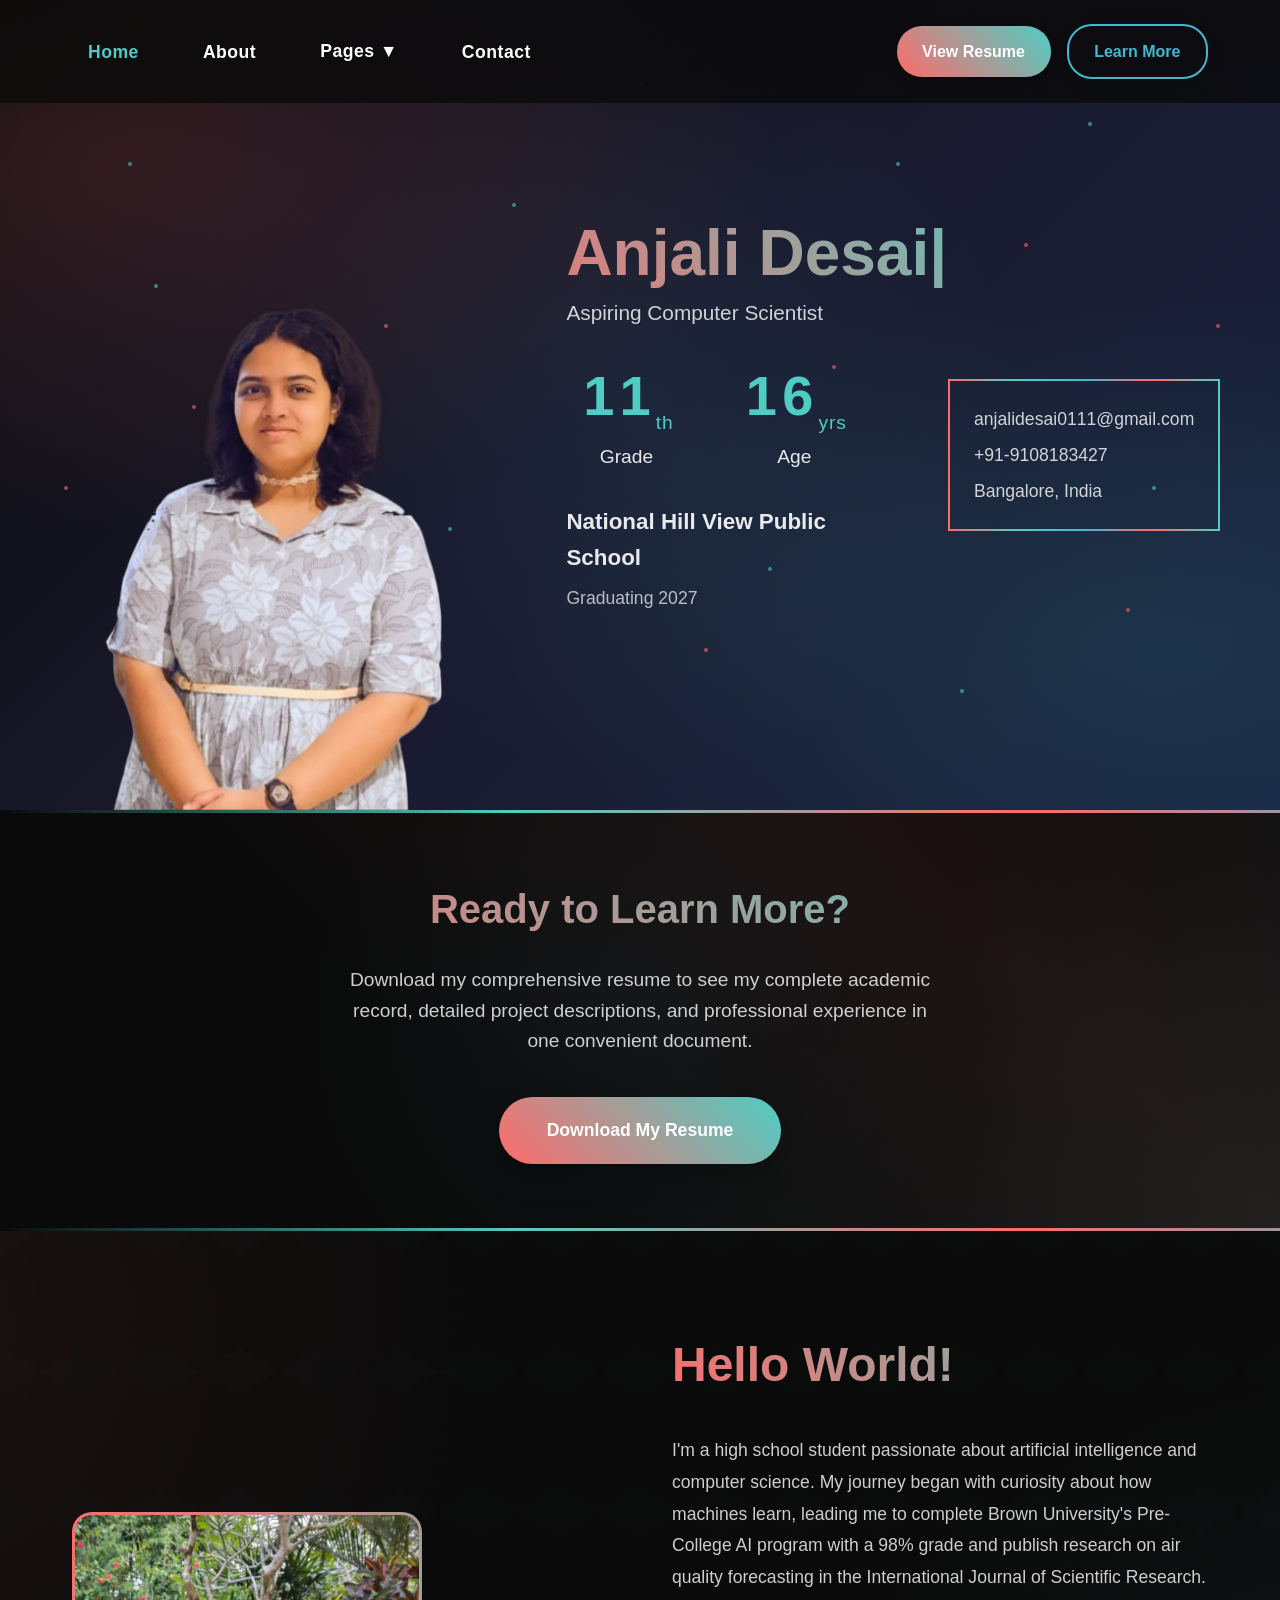
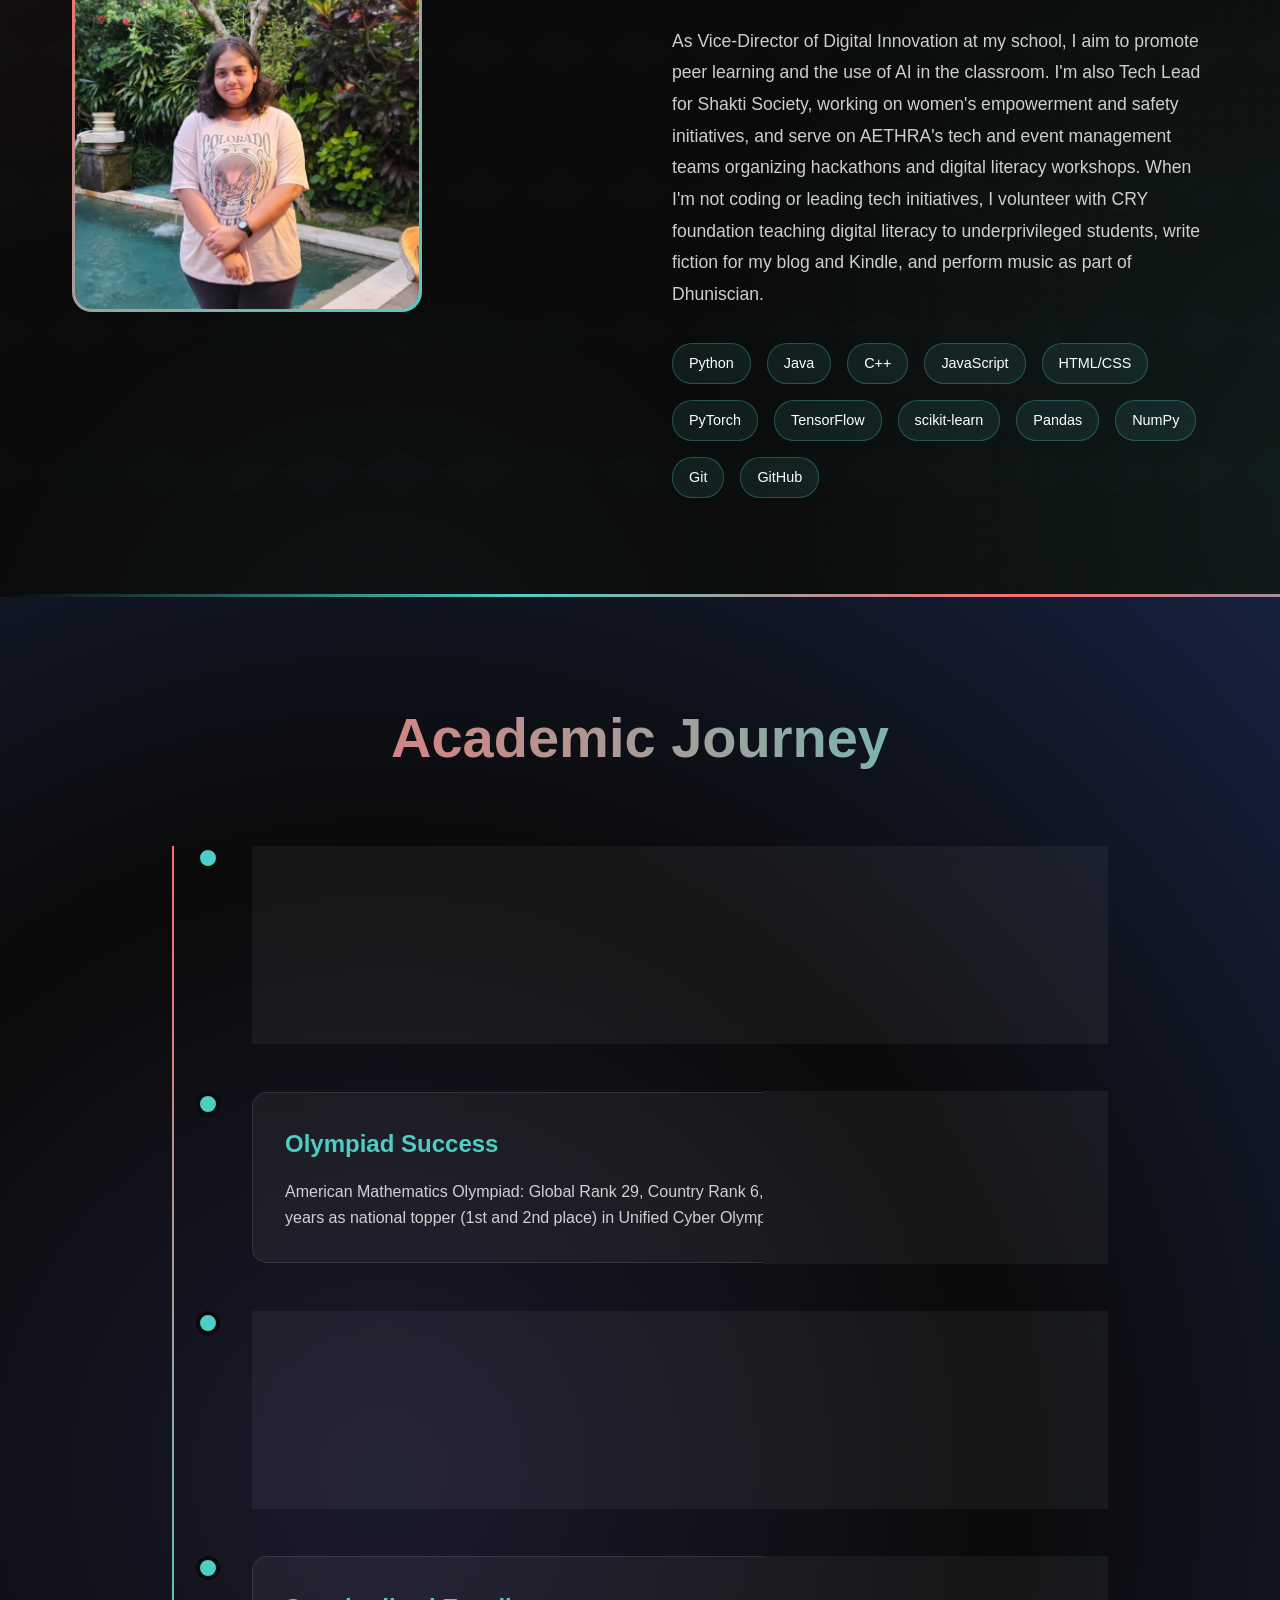
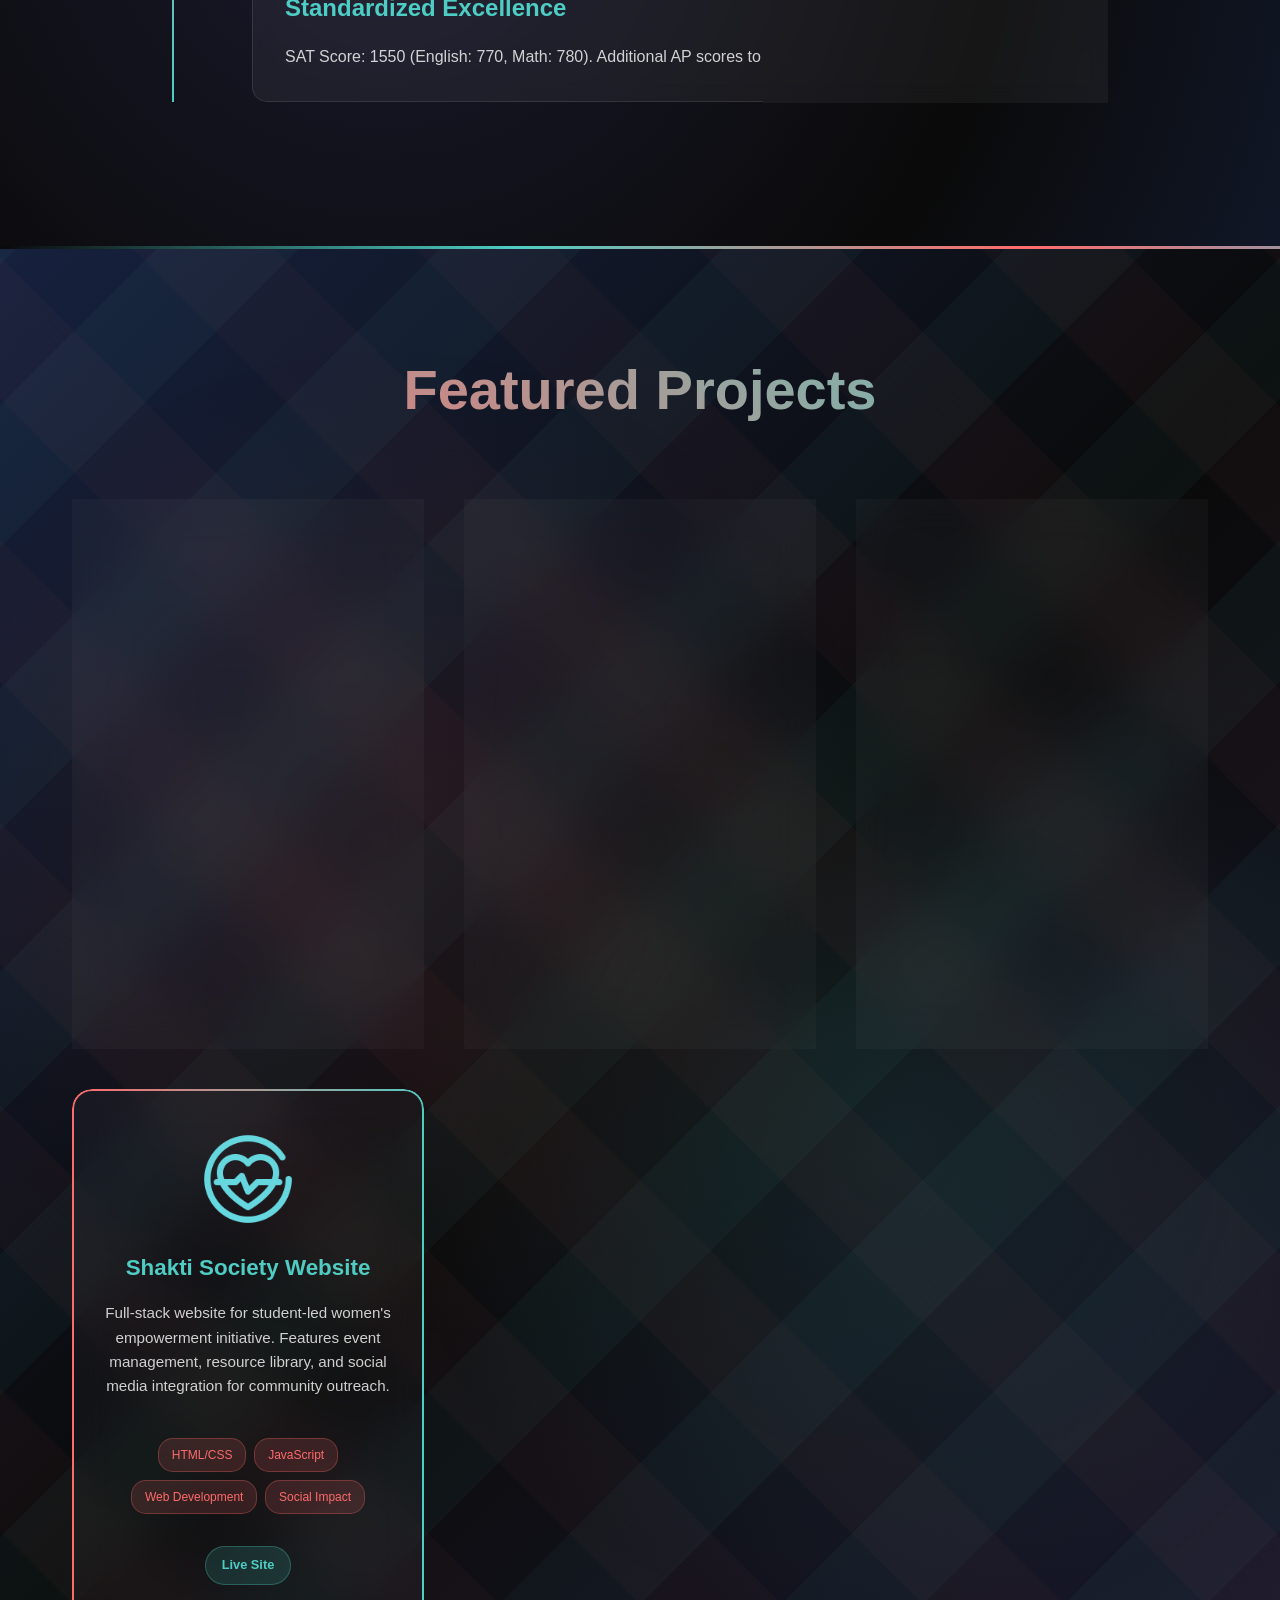
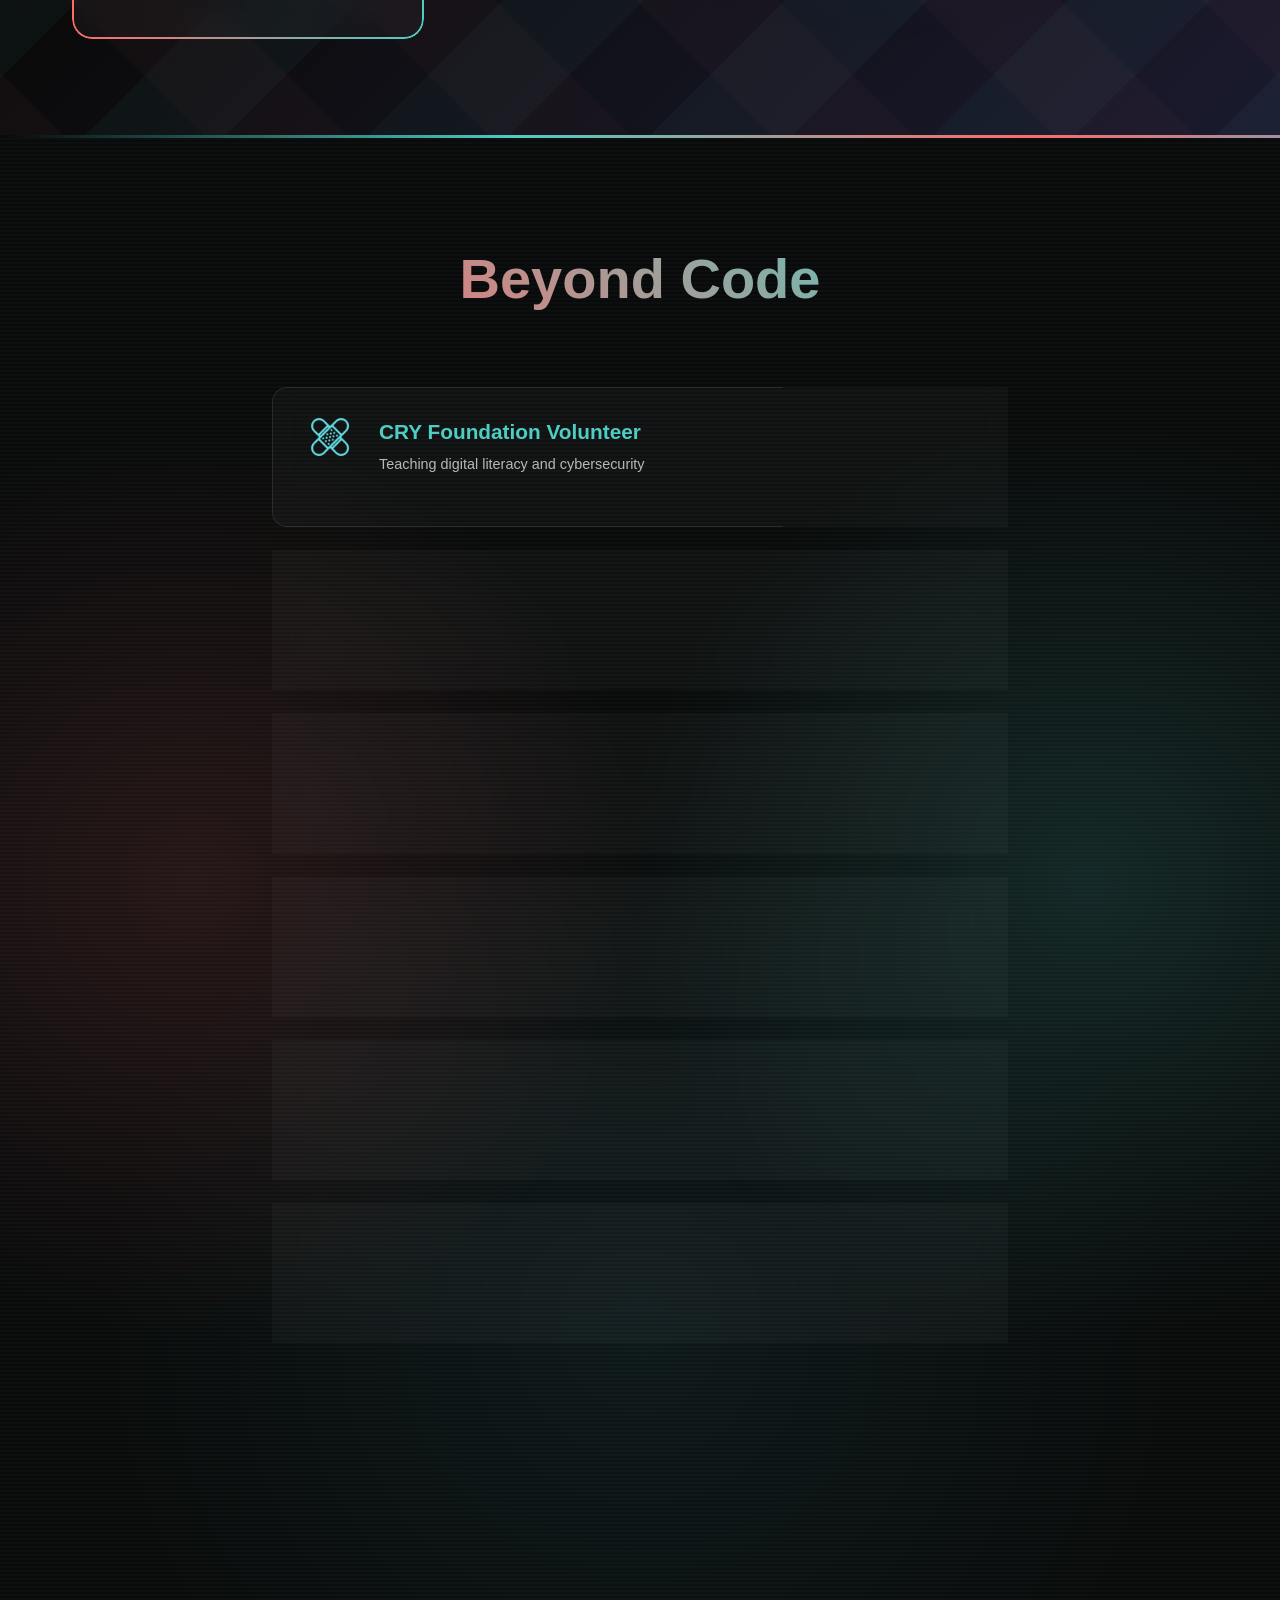
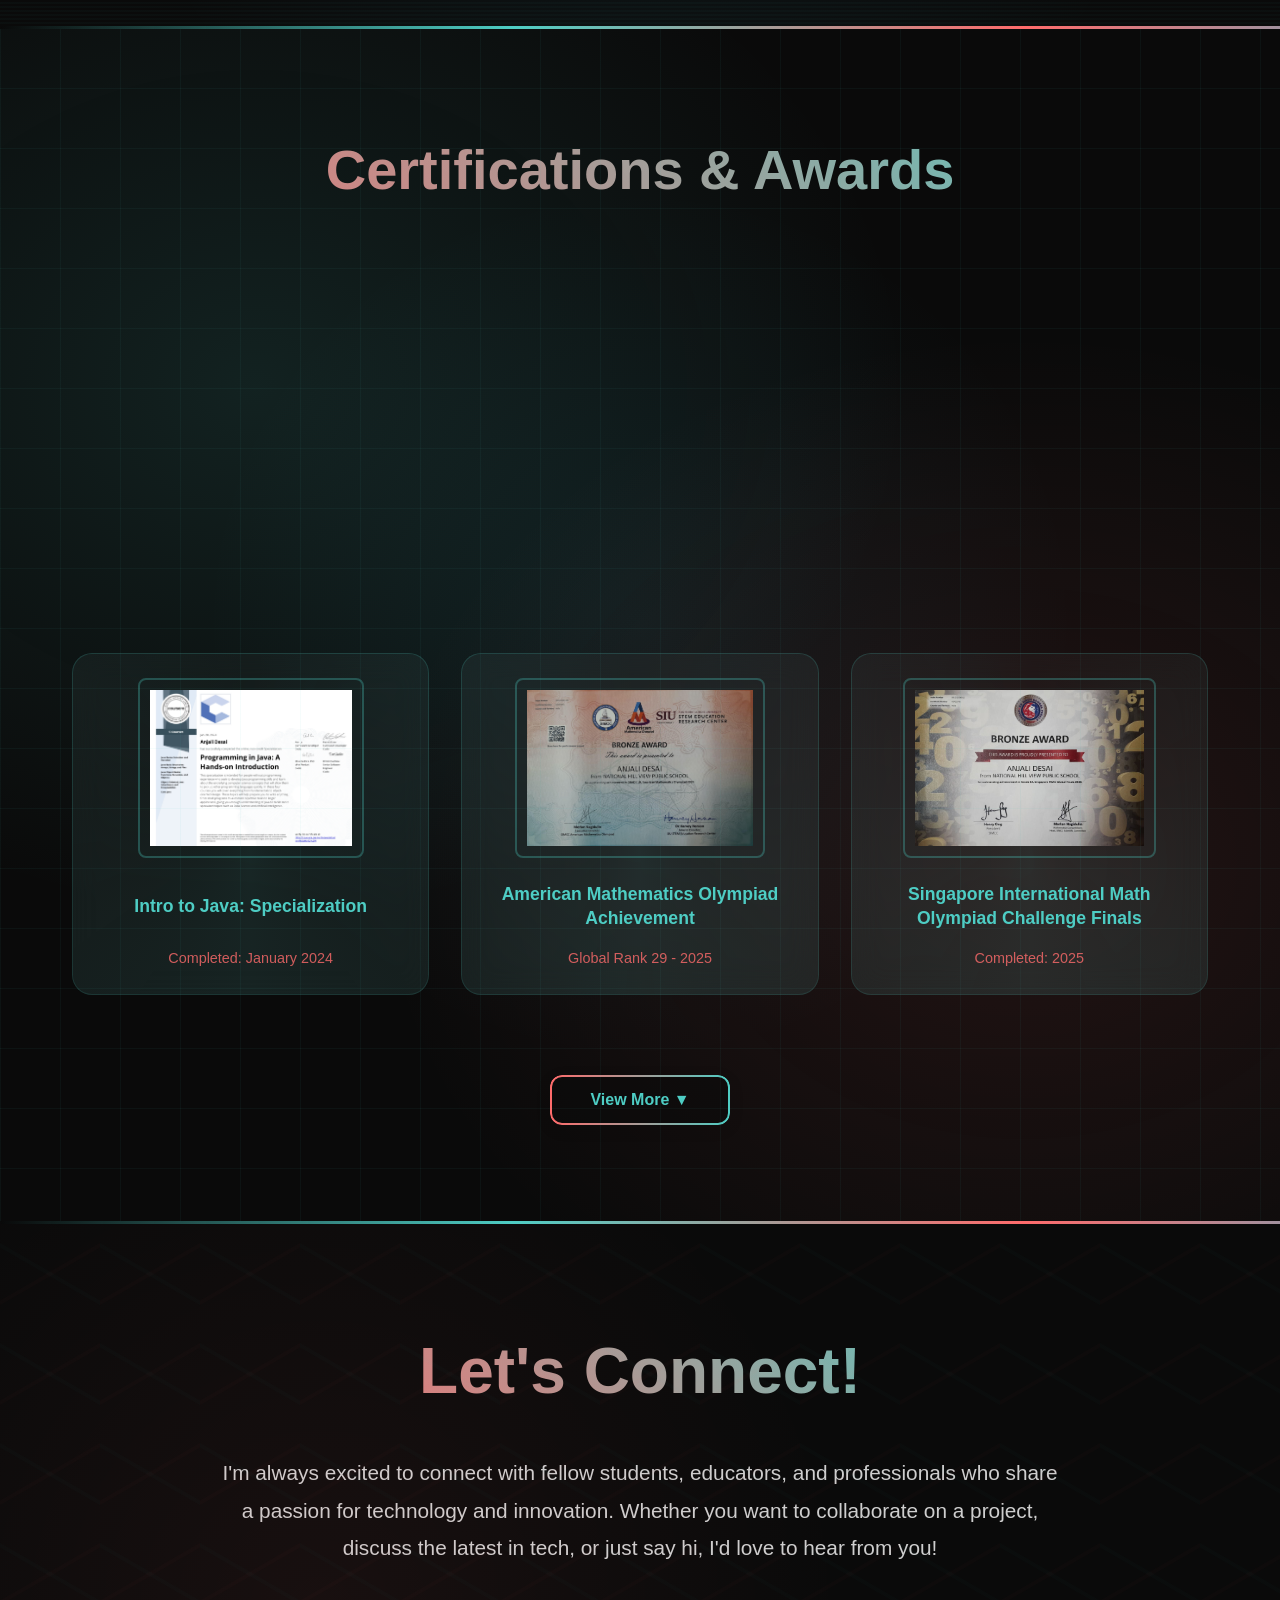
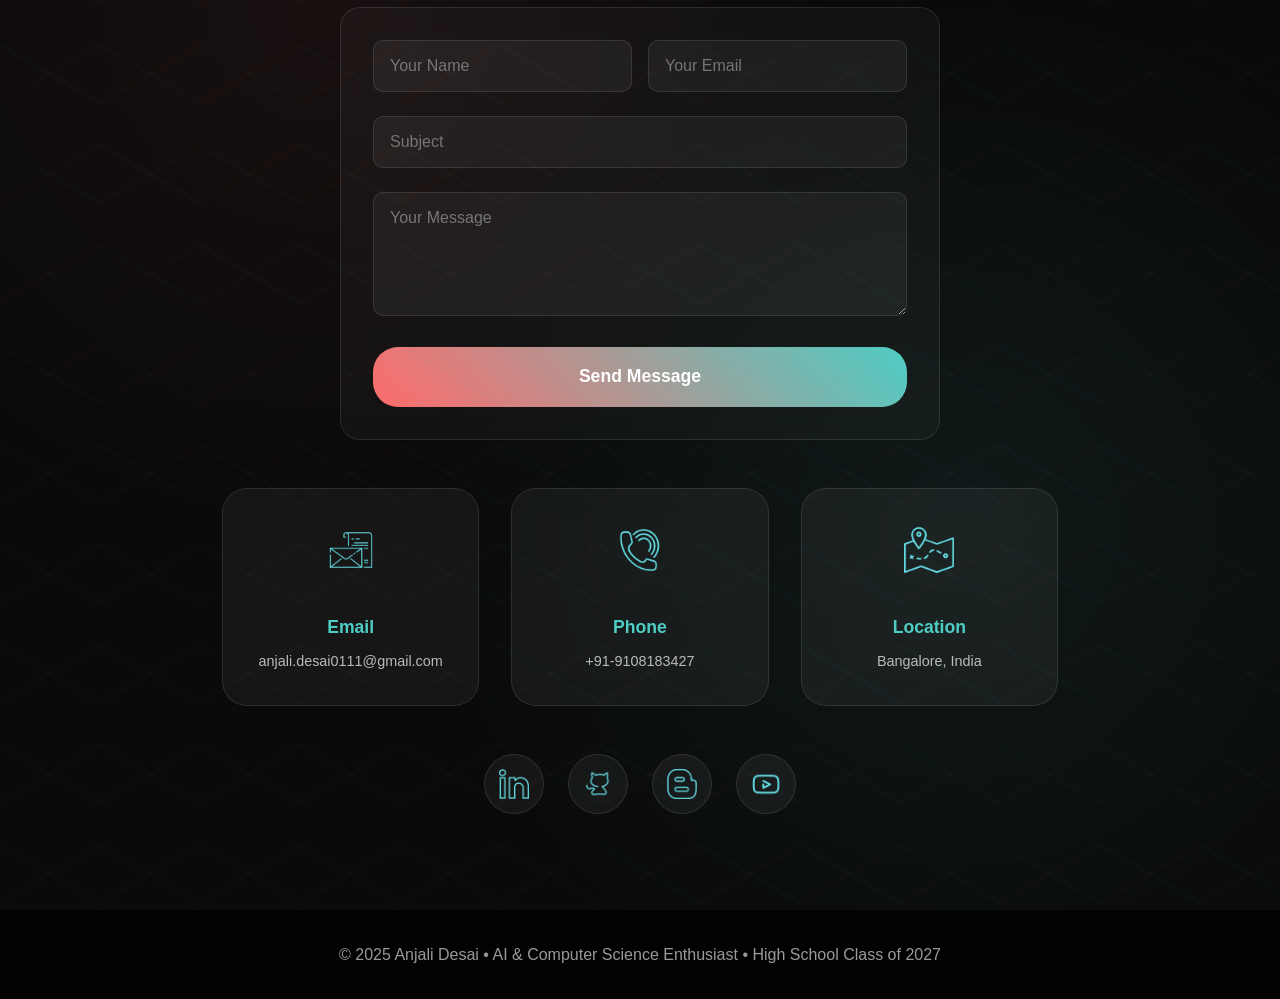
==== commit ff0d17a3: "Update portfolio.html" ====
--- a/portfolio.html
+++ b/portfolio.html
@@ -34,7 +34,7 @@
                 </ul>
             </div>
             <div class="nav-right">
-                <a href="Anjali_Desai_Resume.pdf" target="_blank" class="nav-btn resume-nav-btn">View Resume</a>                
+                <a href="cert_pdf/Anjali_Desai_Resume.pdf" target="_blank" class="nav-btn resume-nav-btn">View Resume</a>                
                 <a href="#about" class="nav-btn learn-more-btn">Learn More</a>
             </div>
         </nav>        
@@ -158,7 +158,7 @@
                 Download my comprehensive resume to see my complete academic record, detailed project descriptions, 
                 and professional experience in one convenient document.
             </p>
-            <a href="Anjali_Desai_Resume.pdf" download class="cv-download-btn">
+            <a href="cert_pdf/Anjali_Desai_Resume.pdf" download class="cv-download-btn">
                 Download My Resume
             </a>
         </div>
@@ -758,4 +758,5 @@
     <button class="scroll-to-top" id="scrollToTop">↑</button>
 </body>
 <script src="script.js"></script>
-</html>+
+</html>
